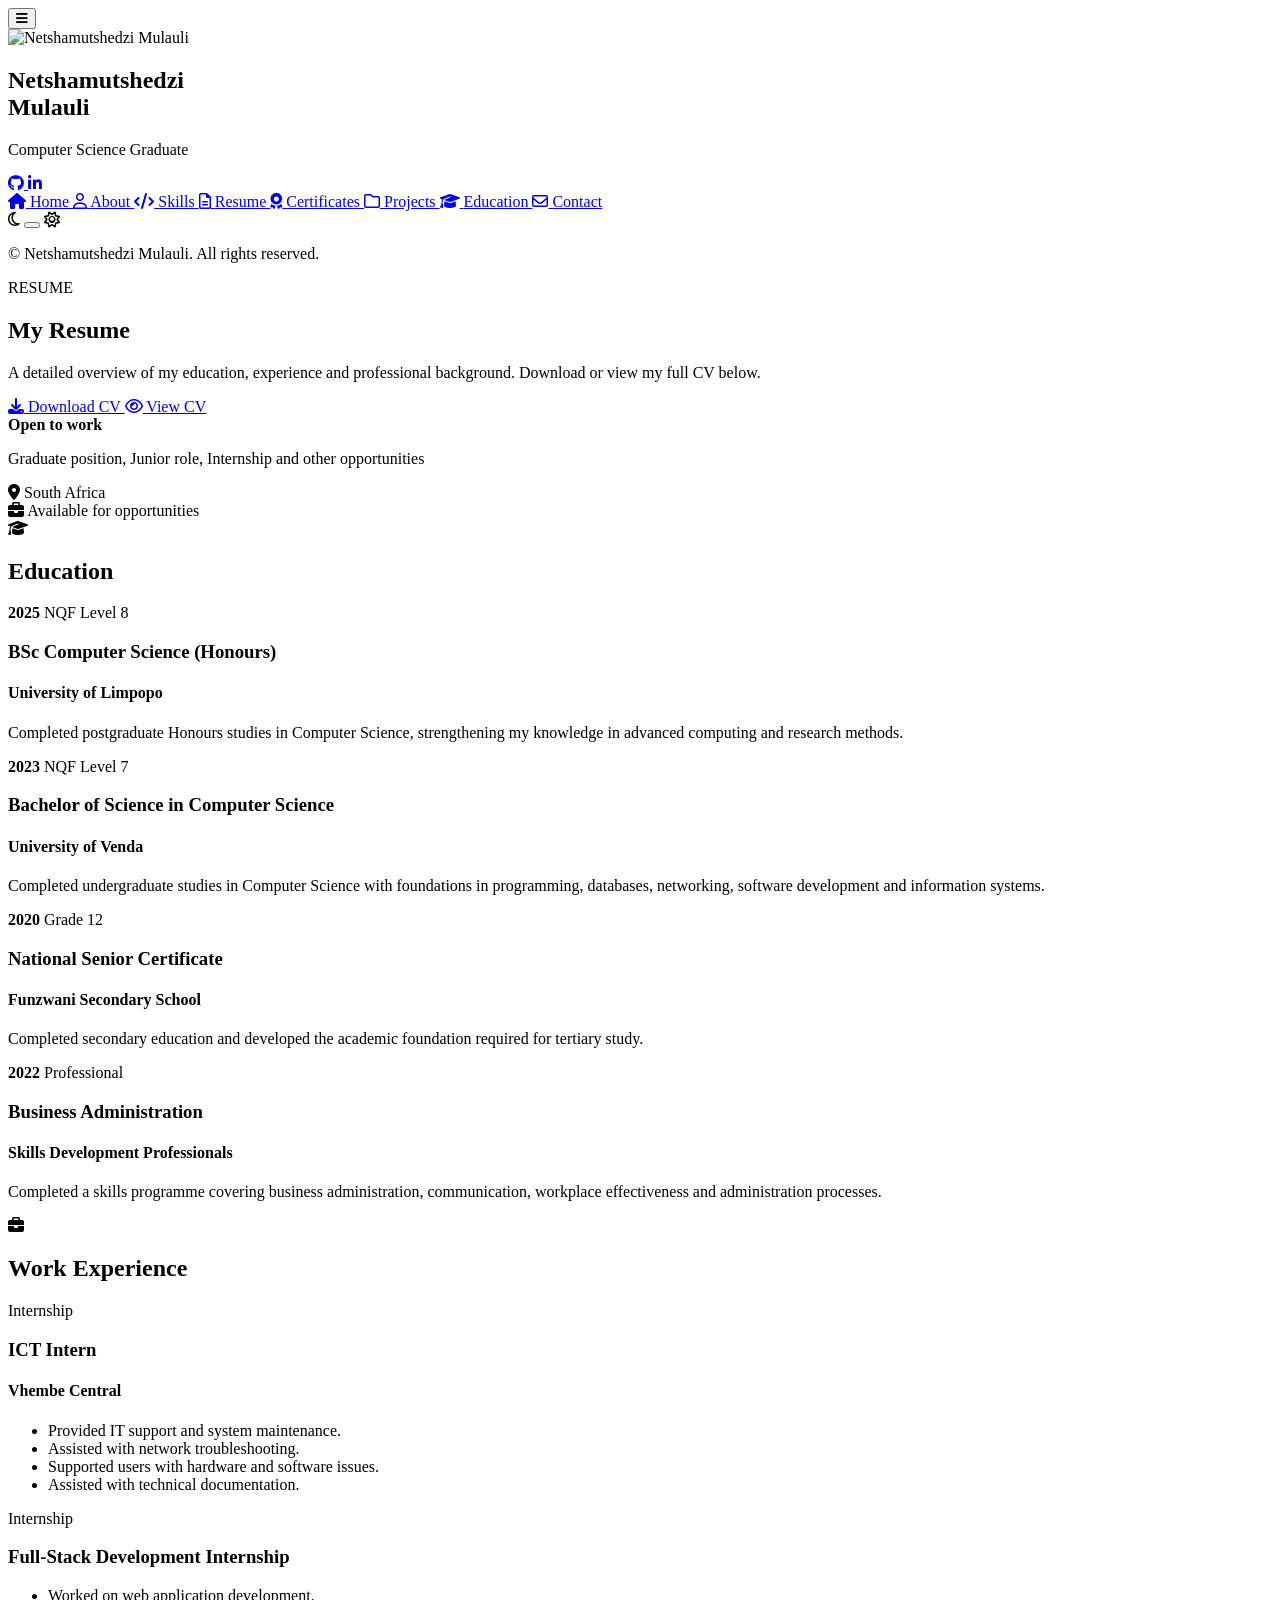
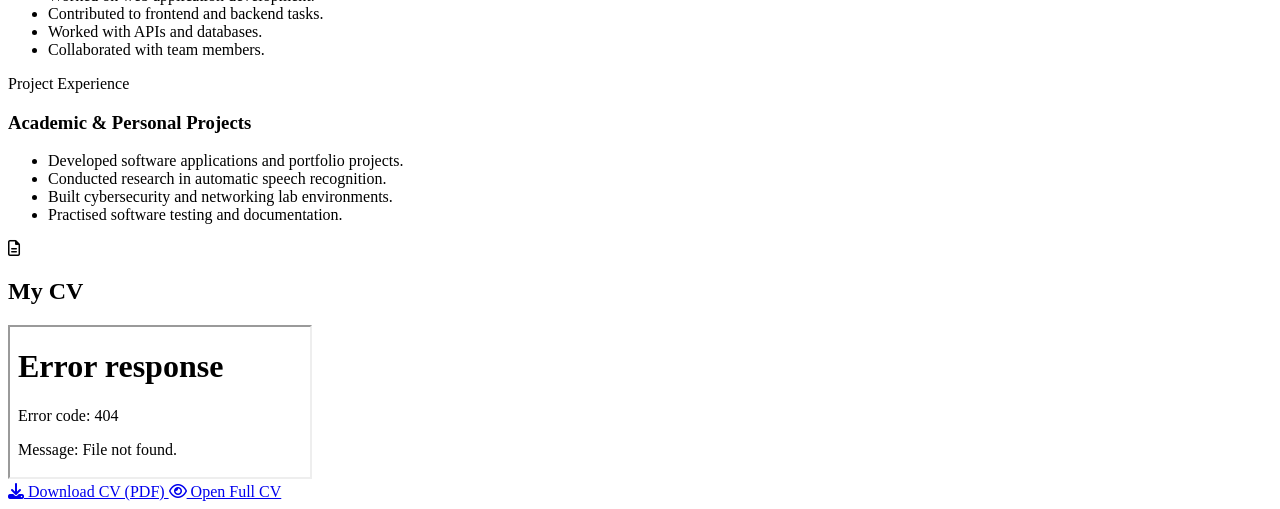
==== resume.html @ df47d91f "Initial portfolio deployment" ====
<!DOCTYPE html>
<html lang="en">

<head>
    <meta charset="UTF-8">

    <meta
        name="viewport"
        content="width=device-width, initial-scale=1.0"
    >

    <meta
        name="description"
        content="Resume of Netshamutshedzi Mulauli - Computer Science graduate with experience in software development, IT support, networking, cybersecurity and research."
    >

    <title>
        Resume | Netshamutshedzi Mulauli
    </title>


    <!-- FONT AWESOME -->
    <link
        rel="stylesheet"
        href="https://cdnjs.cloudflare.com/ajax/libs/font-awesome/6.7.2/css/all.min.css"
    >


    <!-- MAIN CSS -->
    <link
        rel="stylesheet"
        href="css/style.css"
    >

</head>


<body>


<!-- =========================================================
     MOBILE MENU BUTTON
========================================================= -->

<button
    class="mobile-menu-btn"
    id="mobileMenuBtn"
    aria-label="Open navigation menu"
    aria-expanded="false"
>
    <i class="fa-solid fa-bars"></i>
</button>



<!-- =========================================================
     SIDEBAR
========================================================= -->

<aside
    class="sidebar"
    id="sidebar"
>


    <!-- PROFILE -->

    <div class="sidebar-profile">

        <div class="profile-image-wrapper">

            <img
                src="assets/images/profile-photo.jpg"
                alt="Netshamutshedzi Mulauli"
                class="profile-image"
            >

        </div>


        <h2>
            Netshamutshedzi
            <br>
            Mulauli
        </h2>


        <p>
            Computer Science Graduate
        </p>


        <!-- SOCIAL -->

        <div class="social-links">

            <a
                href="https://github.com/Mulauli04"
                target="_blank"
                rel="noopener noreferrer"
                aria-label="GitHub"
            >
                <i class="fa-brands fa-github"></i>
            </a>


            <a
                href="https://www.linkedin.com/in/mulauli-netshamutshedzi-652450277"
                target="_blank"
                rel="noopener noreferrer"
                aria-label="LinkedIn"
            >
                <i class="fa-brands fa-linkedin-in"></i>
            </a>

        </div>

    </div>



    <!-- =====================================================
         NAVIGATION
    ====================================================== -->

    <nav class="sidebar-nav">


        <a
            href="index.html"
            class="nav-link"
        >
            <i class="fa-solid fa-house"></i>

            <span>
                Home
            </span>
        </a>


        <a
            href="about.html"
            class="nav-link"
        >
            <i class="fa-regular fa-user"></i>

            <span>
                About
            </span>
        </a>


        <a
            href="skills.html"
            class="nav-link"
        >
            <i class="fa-solid fa-code"></i>

            <span>
                Skills
            </span>
        </a>


        <a
            href="resume.html"
            class="nav-link active"
        >
            <i class="fa-regular fa-file-lines"></i>

            <span>
                Resume
            </span>
        </a>


        <a
            href="certificates.html"
            class="nav-link"
        >
            <i class="fa-solid fa-award"></i>

            <span>
                Certificates
            </span>
        </a>


        <a
            href="projects.html"
            class="nav-link"
        >
            <i class="fa-regular fa-folder"></i>

            <span>
                Projects
            </span>
        </a>


        <a
            href="education.html"
            class="nav-link"
        >
            <i class="fa-solid fa-graduation-cap"></i>

            <span>
                Education
            </span>
        </a>


        <a
            href="contact.html"
            class="nav-link"
        >
            <i class="fa-regular fa-envelope"></i>

            <span>
                Contact
            </span>
        </a>


    </nav>



    <!-- =====================================================
         SIDEBAR FOOTER
    ====================================================== -->

    <div class="sidebar-footer">


        <div class="theme-switcher">

            <i class="fa-regular fa-moon"></i>


            <button
                id="themeToggle"
                class="theme-toggle"
                aria-label="Toggle theme"
            >
                <span></span>
            </button>


            <i class="fa-regular fa-sun"></i>

        </div>


        <p>
            © <span id="currentYear"></span>
            Netshamutshedzi Mulauli.
            All rights reserved.
        </p>

    </div>


</aside>



<!-- MOBILE OVERLAY -->

<div
    class="sidebar-overlay"
    id="sidebarOverlay"
></div>



<!-- =========================================================
     MAIN RESUME PAGE
========================================================= -->

<main class="main-content resume-redesign">


    <!-- =====================================================
         RESUME HERO
    ====================================================== -->

    <section class="resume-hero">


        <div class="resume-hero-overlay"></div>


        <div class="resume-hero-content">

            <p class="resume-hero-label">
                RESUME
            </p>


            <h1>
                My <span>Resume</span>
            </h1>


            <p>
                A detailed overview of my education,
                experience and professional background.
                Download or view my full CV below.
            </p>

        </div>



        <!-- BUTTONS -->

        <div class="resume-hero-actions">


            <a
                href="assets/documents/Netshamutshedzi_Mulauli_CV.pdf"
                download
                class="resume-hero-btn primary"
            >

                <i class="fa-solid fa-download"></i>

                Download CV

            </a>


            <a
                href="assets/documents/Netshamutshedzi_Mulauli_CV.pdf"
                target="_blank"
                rel="noopener noreferrer"
                class="resume-hero-btn outline"
            >

                <i class="fa-regular fa-eye"></i>

                View CV

            </a>


        </div>

    </section>



    <!-- =====================================================
         AVAILABILITY BAR
    ====================================================== -->

    <section class="resume-availability">


        <div class="resume-availability-left">

            <div class="resume-work-status">

                <span class="status-dot"></span>

                <strong>
                    Open to work
                </strong>

            </div>


            <div class="resume-status-divider"></div>


            <p>
                Graduate position, Junior role,
                Internship and other opportunities
            </p>

        </div>



        <div class="resume-availability-right">


            <div class="resume-availability-detail">

                <i class="fa-solid fa-location-dot"></i>

                <span>
                    South Africa
                </span>

            </div>


            <div class="resume-availability-detail">

                <i class="fa-solid fa-briefcase"></i>

                <span>
                    Available for opportunities
                </span>

            </div>


        </div>


    </section>



    <!-- =====================================================
         CONTENT GRID
    ====================================================== -->

    <section class="resume-new-layout">


        <!-- =================================================
             EDUCATION
        ================================================== -->

        <article class="resume-new-card education-panel">


            <div class="resume-new-heading">

                <div class="resume-heading-icon">

                    <i class="fa-solid fa-graduation-cap"></i>

                </div>


                <h2>
                    Education
                </h2>

            </div>



            <div class="modern-timeline">


                <!-- HONOURS -->

                <div class="modern-timeline-item">


                    <div class="modern-timeline-dot"></div>


                    <div class="modern-year">

                        <strong>
                            2025
                        </strong>

                        <span>
                            NQF Level 8
                        </span>

                    </div>


                    <div class="modern-timeline-content">

                        <h3>
                            BSc Computer Science (Honours)
                        </h3>


                        <h4>
                            University of Limpopo
                        </h4>


                        <p>
                            Completed postgraduate Honours studies
                            in Computer Science, strengthening my
                            knowledge in advanced computing and
                            research methods.
                        </p>

                    </div>

                </div>



                <!-- BSC -->

                <div class="modern-timeline-item">


                    <div class="modern-timeline-dot"></div>


                    <div class="modern-year">

                        <strong>
                            2023
                        </strong>

                        <span>
                            NQF Level 7
                        </span>

                    </div>


                    <div class="modern-timeline-content">

                        <h3>
                            Bachelor of Science in Computer Science
                        </h3>


                        <h4>
                            University of Venda
                        </h4>


                        <p>
                            Completed undergraduate studies in
                            Computer Science with foundations in
                            programming, databases, networking,
                            software development and information systems.
                        </p>

                    </div>

                </div>



                <!-- GRADE 12 -->

                <div class="modern-timeline-item">


                    <div class="modern-timeline-dot"></div>


                    <div class="modern-year">

                        <strong>
                            2020
                        </strong>

                        <span>
                            Grade 12
                        </span>

                    </div>


                    <div class="modern-timeline-content">

                        <h3>
                            National Senior Certificate
                        </h3>


                        <h4>
                            Funzwani Secondary School
                        </h4>


                        <p>
                            Completed secondary education and
                            developed the academic foundation
                            required for tertiary study.
                        </p>

                    </div>

                </div>



                <!-- BUSINESS ADMIN -->

                <div class="modern-timeline-item">


                    <div class="modern-timeline-dot"></div>


                    <div class="modern-year">

                        <strong>
                            2022
                        </strong>

                        <span>
                            Professional
                        </span>

                    </div>


                    <div class="modern-timeline-content">

                        <h3>
                            Business Administration
                        </h3>


                        <h4>
                            Skills Development Professionals
                        </h4>


                        <p>
                            Completed a skills programme covering
                            business administration, communication,
                            workplace effectiveness and administration
                            processes.
                        </p>

                    </div>

                </div>


            </div>

        </article>



        <!-- =================================================
             WORK EXPERIENCE
        ================================================== -->

        <article class="resume-new-card experience-panel">


            <div class="resume-new-heading">

                <div class="resume-heading-icon">

                    <i class="fa-solid fa-briefcase"></i>

                </div>


                <h2>
                    Work Experience
                </h2>

            </div>



            <div class="experience-timeline">


                <!-- ICT INTERN -->

                <div class="experience-item">


                    <div class="experience-dot"></div>


                    <div class="experience-content">


                        <div class="experience-top">

                            <span class="experience-date">
                            </span>


                            <span class="experience-type">
                                Internship
                            </span>

                        </div>


                        <h3>
                            ICT Intern
                        </h3>


                        <h4>
                            Vhembe Central
                        </h4>


                        <ul>

                            <li>
                                Provided IT support and system maintenance.
                            </li>

                            <li>
                                Assisted with network troubleshooting.
                            </li>

                            <li>
                                Supported users with hardware and software issues.
                            </li>

                            <li>
                                Assisted with technical documentation.
                            </li>

                        </ul>


                    </div>

                </div>



                <!-- FULL STACK -->

                <div class="experience-item">


                    <div class="experience-dot"></div>


                    <div class="experience-content">


                        <div class="experience-top">

                            <span class="experience-type">
                                Internship
                            </span>

                        </div>


                        <h3>
                            Full-Stack Development Internship
                        </h3>


                        <ul>

                            <li>
                                Worked on web application development.
                            </li>

                            <li>
                                Contributed to frontend and backend tasks.
                            </li>

                            <li>
                                Worked with APIs and databases.
                            </li>

                            <li>
                                Collaborated with team members.
                            </li>

                        </ul>


                    </div>

                </div>



                <!-- PROJECTS -->

                <div class="experience-item">


                    <div class="experience-dot"></div>


                    <div class="experience-content">


                        <div class="experience-top">

                            <span class="experience-type">
                                Project Experience
                            </span>

                        </div>


                        <h3>
                            Academic & Personal Projects
                        </h3>


                        <ul>

                            <li>
                                Developed software applications and portfolio projects.
                            </li>

                            <li>
                                Conducted research in automatic speech recognition.
                            </li>

                            <li>
                                Built cybersecurity and networking lab environments.
                            </li>

                            <li>
                                Practised software testing and documentation.
                            </li>

                        </ul>


                    </div>

                </div>


            </div>

        </article>



        <!-- =================================================
             CV PREVIEW
        ================================================== -->

        <aside class="resume-new-card resume-cv-panel">


            <div class="resume-new-heading">

                <div class="resume-heading-icon dark-icon">

                    <i class="fa-regular fa-file-lines"></i>

                </div>


                <h2>
                    My CV
                </h2>

            </div>



            <div class="modern-cv-preview">


                <iframe
                    src="assets/documents/Netshamutshedzi_Mulauli_CV.pdf#toolbar=0&navpanes=0&scrollbar=0"
                    title="Netshamutshedzi Mulauli CV"
                ></iframe>


            </div>



            <div class="modern-cv-actions">


                <a
                    href="assets/documents/Netshamutshedzi_Mulauli_CV.pdf"
                    download
                    class="modern-cv-download"
                >

                    <i class="fa-solid fa-download"></i>

                    Download CV (PDF)

                </a>


                <a
                    href="assets/documents/Netshamutshedzi_Mulauli_CV.pdf"
                    target="_blank"
                    rel="noopener noreferrer"
                    class="modern-cv-view"
                >

                    <i class="fa-regular fa-eye"></i>

                    Open Full CV

                </a>


            </div>


        </aside>


    </section>


</main>



<!-- =========================================================
     JAVASCRIPT
========================================================= -->

<script src="js/main.js"></script>


</body>

</html>
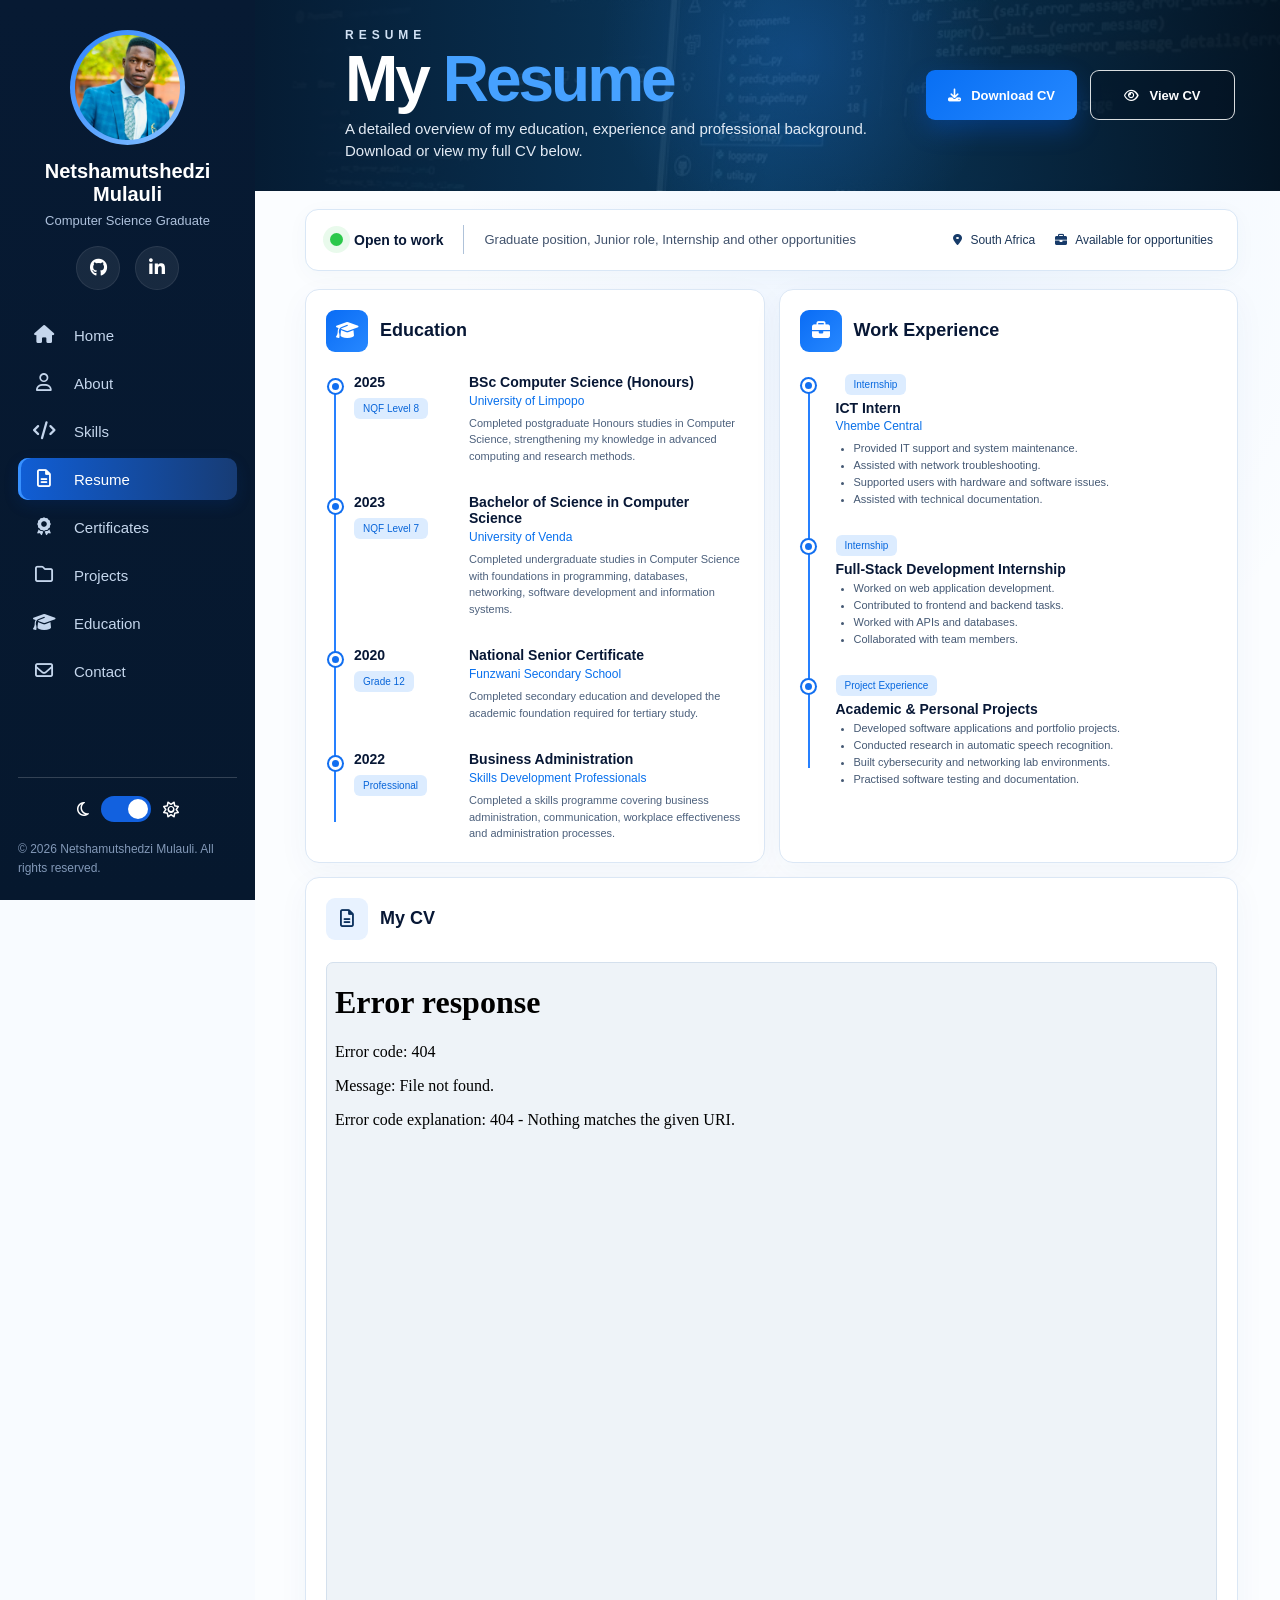
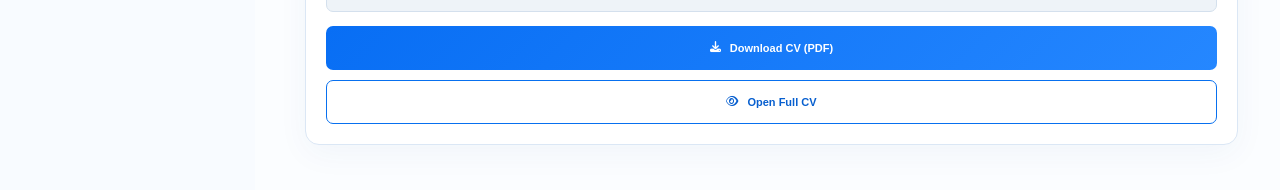
==== commit 9128271b: "Fix HTML encoding issues in resume.html" ====
--- a/resume.html
+++ b/resume.html
@@ -319,7 +319,7 @@
 
 
             <a
-                href="assets/documents/Netshamutshedzi_Mulauli_CV.pdf"
+                href="Netshamutshedzi_Mulauli_CV.pdf"
                 download
                 class="resume-hero-btn primary"
             >
@@ -923,4 +923,4 @@
 
 </body>
 
-</html>+</html>
--- a/css/style.css
+++ b/css/style.css
@@ -0,0 +1,5710 @@
+/* =========================================================
+   ROOT / GLOBAL
+========================================================= */
+
+:root {
+    --navy: #071a33;
+    --navy-light: #102b50;
+
+    --blue: #1261df;
+    --blue-dark: #0a4fc5;
+    --blue-light: #eaf3ff;
+
+    --text-dark: #071735;
+    --text: #42516b;
+    --text-light: #8ba0bd;
+
+    --white: #ffffff;
+    --background: #f8fbff;
+
+    --border: #d8e5f5;
+
+    --sidebar-width: 255px;
+
+    --transition: 0.3s ease;
+}
+
+
+/* =========================================================
+   RESET
+========================================================= */
+
+* {
+    margin: 0;
+    padding: 0;
+    box-sizing: border-box;
+}
+
+
+html {
+    scroll-behavior: smooth;
+}
+
+
+body {
+    min-height: 100vh;
+
+    font-family:
+        Inter,
+        -apple-system,
+        BlinkMacSystemFont,
+        "Segoe UI",
+        sans-serif;
+
+    color: var(--text-dark);
+    background: var(--background);
+
+    overflow-x: hidden;
+}
+
+
+a {
+    color: inherit;
+    text-decoration: none;
+}
+
+
+button,
+input,
+textarea,
+select {
+    font: inherit;
+}
+
+
+img {
+    max-width: 100%;
+}
+
+
+/* =========================================================
+   SIDEBAR
+========================================================= */
+
+.sidebar {
+    position: fixed;
+
+    top: 0;
+    left: 0;
+
+    width: var(--sidebar-width);
+    height: 100vh;
+
+    padding: 30px 18px 22px;
+
+    display: flex;
+    flex-direction: column;
+
+    background:
+        linear-gradient(
+            180deg,
+            #071a33 0%,
+            #06182e 100%
+        );
+
+    z-index: 1000;
+
+    overflow-y: auto;
+}
+
+
+/* =========================================================
+   SIDEBAR PROFILE
+========================================================= */
+
+.sidebar-profile {
+    text-align: center;
+}
+
+
+.profile-image-wrapper {
+    width: 115px;
+    height: 115px;
+
+    margin: 0 auto 15px;
+
+    padding: 5px;
+
+    border-radius: 50%;
+
+    background:
+        linear-gradient(
+            135deg,
+            #2c83ff,
+            #86c1ff
+        );
+}
+
+
+.profile-image {
+    width: 100%;
+    height: 100%;
+
+    display: block;
+
+    object-fit: cover;
+    object-position: center;
+
+    border-radius: 50%;
+}
+
+
+.sidebar-profile h2 {
+    margin-bottom: 7px;
+
+    color: #ffffff;
+
+    font-size: 20px;
+    line-height: 1.15;
+}
+
+
+.sidebar-profile p {
+    color: #aec1dc;
+
+    font-size: 13px;
+}
+
+
+/* =========================================================
+   SOCIAL LINKS
+========================================================= */
+
+.social-links {
+    display: flex;
+    justify-content: center;
+
+    gap: 15px;
+
+    margin-top: 18px;
+}
+
+
+.social-links a {
+    width: 44px;
+    height: 44px;
+
+    display: flex;
+    align-items: center;
+    justify-content: center;
+
+    color: #ffffff;
+
+    font-size: 18px;
+
+    border: 1px solid rgba(255, 255, 255, 0.08);
+    border-radius: 50%;
+
+    background: rgba(255, 255, 255, 0.07);
+
+    transition: var(--transition);
+}
+
+
+.social-links a:hover {
+    background: var(--blue);
+
+    transform: translateY(-3px);
+}
+
+
+/* =========================================================
+   SIDEBAR NAVIGATION
+========================================================= */
+
+.sidebar-nav {
+    display: flex;
+    flex-direction: column;
+
+    gap: 6px;
+
+    margin-top: 24px;
+}
+
+
+.nav-link {
+    display: flex;
+    align-items: center;
+
+    gap: 18px;
+
+    padding: 12px 14px;
+
+    color: #c5d6ec;
+
+    border-radius: 10px;
+
+    font-size: 15px;
+
+    transition: var(--transition);
+}
+
+
+.nav-link i {
+    width: 24px;
+
+    text-align: center;
+
+    font-size: 18px;
+}
+
+
+.nav-link:hover {
+    color: #ffffff;
+
+    background: rgba(255, 255, 255, 0.07);
+
+    transform: translateX(3px);
+}
+
+
+.nav-link.active {
+    color: #ffffff;
+
+    background:
+        linear-gradient(
+            90deg,
+            #105ed6,
+            #173c75
+        );
+
+    box-shadow:
+        inset 3px 0 0 #3891ff,
+        0 5px 15px rgba(0, 72, 190, 0.15);
+}
+
+
+/* =========================================================
+   SIDEBAR FOOTER
+========================================================= */
+
+.sidebar-footer {
+    margin-top: auto;
+
+    padding-top: 18px;
+
+    border-top: 1px solid rgba(255, 255, 255, 0.18);
+}
+
+
+.theme-switcher {
+    display: flex;
+    align-items: center;
+    justify-content: center;
+
+    gap: 12px;
+
+    margin-bottom: 18px;
+
+    color: #ffffff;
+}
+
+
+.theme-toggle {
+    width: 50px;
+    height: 26px;
+
+    padding: 3px;
+
+    border: 0;
+    border-radius: 30px;
+
+    background: var(--blue);
+
+    cursor: pointer;
+}
+
+
+.theme-toggle span {
+    width: 20px;
+    height: 20px;
+
+    display: block;
+
+    border-radius: 50%;
+
+    background: #ffffff;
+
+    transform: translateX(24px);
+
+    transition: var(--transition);
+}
+
+
+.sidebar-footer p {
+    color: #8298b7;
+
+    font-size: 12px;
+    line-height: 1.6;
+}
+
+
+/* =========================================================
+   MAIN CONTENT
+========================================================= */
+
+.main-content {
+    min-height: 100vh;
+
+    margin-left: var(--sidebar-width);
+
+    padding: 34px 42px 45px 50px;
+
+    position: relative;
+
+    background:
+        radial-gradient(
+            circle at 65% 15%,
+            rgba(78, 155, 255, 0.08),
+            transparent 28%
+        ),
+        #fbfdff;
+}
+
+
+/* =========================================================
+   OPEN TO WORK BAR
+========================================================= */
+
+.availability-bar {
+    min-height: 66px;
+
+    display: flex;
+    align-items: center;
+
+    gap: 20px;
+
+    padding: 0 24px;
+
+    color: #3e506a;
+
+    border: 1px solid #d7e7fa;
+    border-radius: 12px;
+
+    background:
+        linear-gradient(
+            90deg,
+            #f1f8ff,
+            #e4f1ff
+        );
+}
+
+
+.availability-status {
+    display: flex;
+    align-items: center;
+
+    gap: 11px;
+
+    color: var(--text-dark);
+
+    white-space: nowrap;
+}
+
+
+.status-dot {
+    width: 13px;
+    height: 13px;
+
+    border-radius: 50%;
+
+    background: #2bc84a;
+
+    box-shadow:
+        0 0 0 7px rgba(43, 200, 74, 0.1);
+}
+
+
+.availability-divider {
+    width: 1px;
+    height: 28px;
+
+    background: #b7c9dd;
+}
+
+
+.availability-bar p {
+    font-size: 15px;
+}
+
+
+/* =========================================================
+   SHARED PAGE LABEL
+========================================================= */
+
+.section-label {
+    margin-bottom: 10px;
+
+    color: var(--blue);
+
+    font-size: 12px;
+    font-weight: 800;
+
+    letter-spacing: 5px;
+}
+
+
+/* =========================================================
+   HOME PAGE
+========================================================= */
+
+.hero {
+    min-height: calc(100vh - 135px);
+
+    display: grid;
+
+    grid-template-columns:
+        minmax(480px, 1fr)
+        minmax(450px, 0.95fr);
+
+    align-items: center;
+
+    gap: 40px;
+
+    padding-top: 20px;
+}
+
+
+.hero-content {
+    padding-left: 12px;
+}
+
+
+.eyebrow {
+    margin-bottom: 22px;
+
+    color: var(--blue);
+
+    font-size: 12px;
+    font-weight: 700;
+
+    letter-spacing: 5px;
+}
+
+
+.hero h1 {
+    margin-bottom: 20px;
+
+    font-size: clamp(58px, 5.3vw, 88px);
+
+    line-height: 0.99;
+
+    letter-spacing: -3px;
+}
+
+
+.dark-heading {
+    display: block;
+
+    margin-bottom: 13px;
+
+    color: var(--text-dark);
+}
+
+
+.name {
+    display: block;
+
+    color: var(--blue);
+
+    font-weight: 800;
+}
+
+
+.hero h2 {
+    margin-bottom: 30px;
+
+    color: var(--text-dark);
+
+    font-size: clamp(25px, 2.1vw, 34px);
+}
+
+
+.changing-role {
+    min-height: 52px;
+
+    display: flex;
+    align-items: center;
+
+    margin-bottom: 25px;
+
+    color: var(--text-dark);
+
+    font-size: clamp(24px, 2.1vw, 34px);
+
+    font-weight: 700;
+}
+
+
+.typing-text {
+    color: var(--blue);
+}
+
+
+.typing-cursor {
+    width: 2px;
+    height: 38px;
+
+    margin-left: 5px;
+
+    background: var(--blue);
+
+    animation: blink 0.75s infinite;
+}
+
+
+@keyframes blink {
+
+    0%,
+    45% {
+        opacity: 1;
+    }
+
+    46%,
+    100% {
+        opacity: 0;
+    }
+}
+
+
+.hero-description {
+    max-width: 660px;
+
+    color: #4b5971;
+
+    font-size: 18px;
+    line-height: 1.65;
+}
+
+
+.hero-visual {
+    height: 700px;
+
+    position: relative;
+
+    display: flex;
+    align-items: center;
+    justify-content: center;
+}
+
+
+.hero-image-container {
+    width: min(100%, 620px);
+    height: 610px;
+
+    position: relative;
+
+    z-index: 3;
+
+    overflow: hidden;
+
+    border-radius: 55px 55px 35px 90px;
+
+    box-shadow:
+        0 30px 70px rgba(25, 70, 130, 0.15);
+}
+
+
+.hero-image {
+    width: 100%;
+    height: 100%;
+
+    display: block;
+
+    object-fit: cover;
+    object-position: center top;
+}
+
+
+.shape {
+    position: absolute;
+
+    border-radius: 50px;
+
+    transform: rotate(18deg);
+}
+
+
+.shape-one {
+    width: 560px;
+    height: 570px;
+
+    top: 90px;
+    right: -100px;
+
+    background:
+        linear-gradient(
+            135deg,
+            #dcecff,
+            #eef6ff
+        );
+}
+
+
+.shape-two {
+    width: 420px;
+    height: 350px;
+
+    right: -130px;
+    bottom: 40px;
+
+    background:
+        linear-gradient(
+            135deg,
+            #1464e8,
+            #4d91f8
+        );
+}
+
+
+.dot-pattern {
+    width: 160px;
+    height: 130px;
+
+    position: absolute;
+
+    top: 70px;
+    right: -20px;
+
+    opacity: 0.3;
+
+    background-image:
+        radial-gradient(
+            var(--blue) 1.5px,
+            transparent 1.5px
+        );
+
+    background-size: 12px 12px;
+}
+
+
+/* =========================================================
+   ABOUT PAGE
+========================================================= */
+
+.about-hero {
+    display: grid;
+
+    grid-template-columns:
+        minmax(250px, 0.78fr)
+        minmax(340px, 1.12fr)
+        minmax(390px, 1.08fr);
+
+    gap: 36px;
+
+    align-items: center;
+
+    margin-top: 38px;
+}
+
+
+.about-photo-column {
+    min-height: 410px;
+
+    position: relative;
+
+    display: flex;
+    align-items: center;
+    justify-content: center;
+}
+
+
+.about-photo-decoration {
+    width: 85%;
+    height: 95%;
+
+    position: absolute;
+
+    border-radius: 40px;
+
+    background:
+        linear-gradient(
+            135deg,
+            #cfe5ff,
+            #78b3ff
+        );
+
+    transform: rotate(-8deg);
+}
+
+
+.about-photo-wrapper {
+    width: 100%;
+    max-width: 310px;
+    height: 410px;
+
+    position: relative;
+
+    z-index: 2;
+
+    overflow: hidden;
+
+    border-radius: 12px;
+}
+
+
+.about-photo {
+    width: 100%;
+    height: 100%;
+
+    object-fit: cover;
+    object-position: center top;
+}
+
+
+.about-introduction h1 {
+    margin-bottom: 28px;
+
+    color: var(--text-dark);
+
+    font-size: clamp(46px, 4vw, 67px);
+
+    line-height: 1;
+
+    letter-spacing: -2px;
+}
+
+
+.about-introduction h1 span {
+    color: var(--blue);
+}
+
+
+.about-introduction > p:not(.section-label) {
+    margin-bottom: 10px;
+
+    color: #4c5b73;
+
+    font-size: 16px;
+    line-height: 1.7;
+}
+
+
+.personal-info-card,
+.soft-skills-card,
+.career-card {
+    padding: 22px;
+
+    border: 1px solid #dce8f6;
+    border-radius: 14px;
+
+    background: rgba(255, 255, 255, 0.78);
+}
+
+
+.personal-info-card h2,
+.soft-skills-card h2,
+.career-card h2 {
+    color: var(--text-dark);
+
+    font-size: 21px;
+}
+
+
+.info-row {
+    min-height: 48px;
+
+    display: grid;
+
+    grid-template-columns:
+        34px
+        105px
+        minmax(0, 1fr);
+
+    align-items: center;
+
+    border-top: 1px solid #dfe9f5;
+
+    font-size: 14px;
+}
+
+
+.info-icon {
+    color: var(--blue);
+
+    font-size: 18px;
+}
+
+
+.info-row strong {
+    color: var(--text-dark);
+
+    font-size: 13px;
+}
+
+
+.info-row span,
+.info-row a {
+    color: #4b5a72;
+
+    overflow-wrap: anywhere;
+}
+
+
+.available-text {
+    color: #23873b !important;
+
+    font-weight: 600;
+}
+
+
+.about-lower {
+    display: grid;
+
+    grid-template-columns:
+        1.1fr
+        1fr;
+
+    gap: 20px;
+
+    margin-top: 36px;
+}
+
+
+.soft-skills-grid {
+    display: grid;
+
+    grid-template-columns:
+        repeat(3, 1fr);
+
+    gap: 10px;
+
+    margin-top: 20px;
+}
+
+
+.soft-skill {
+    min-height: 75px;
+
+    display: flex;
+    align-items: center;
+
+    gap: 13px;
+
+    padding: 10px;
+
+    border: 1px solid #e2ebf6;
+    border-radius: 11px;
+
+    background:
+        linear-gradient(
+            135deg,
+            #f7fbff,
+            #edf5ff
+        );
+}
+
+
+.soft-skill-icon {
+    width: 44px;
+    height: 44px;
+
+    display: flex;
+    align-items: center;
+    justify-content: center;
+
+    flex-shrink: 0;
+
+    border-radius: 50%;
+}
+
+
+.soft-skill span {
+    color: var(--text-dark);
+
+    font-size: 13px;
+    font-weight: 600;
+}
+
+
+.soft-skill-icon.blue {
+    color: #1261df;
+    background: #e9f2ff;
+}
+
+
+.soft-skill-icon.green {
+    color: #00a88f;
+    background: #e4faf6;
+}
+
+
+.soft-skill-icon.purple {
+    color: #7844ee;
+    background: #f0eaff;
+}
+
+
+.soft-skill-icon.red {
+    color: #ff5548;
+    background: #fff0ed;
+}
+
+
+.soft-skill-icon.orange {
+    color: #f2a000;
+    background: #fff7df;
+}
+
+
+.soft-skill-icon.cyan {
+    color: #08a9b6;
+    background: #e7fafd;
+}
+
+
+.soft-skill-icon.pink {
+    color: #e8298f;
+    background: #ffe9f5;
+}
+
+
+.career-heading {
+    display: flex;
+    align-items: center;
+
+    gap: 14px;
+
+    margin-bottom: 18px;
+}
+
+
+.career-icon {
+    color: var(--blue);
+
+    font-size: 28px;
+}
+
+
+.career-card > p {
+    margin-bottom: 10px;
+
+    color: #4c5b73;
+
+    font-size: 15px;
+    line-height: 1.65;
+}
+
+
+.career-quote {
+    min-height: 105px;
+
+    display: flex;
+    align-items: center;
+
+    gap: 22px;
+
+    margin-top: 17px;
+
+    padding: 20px 28px;
+
+    border-radius: 12px;
+
+    background:
+        linear-gradient(
+            135deg,
+            #e5f2ff,
+            #f0f7ff
+        );
+}
+
+
+/* =========================================================
+   SKILLS PAGE
+========================================================= */
+
+.skills-header {
+    margin-top: 38px;
+    margin-bottom: 30px;
+}
+
+
+.skills-header h1 {
+    max-width: 1100px;
+
+    margin-bottom: 12px;
+
+    color: var(--text-dark);
+
+    font-size: clamp(38px, 3.7vw, 60px);
+
+    line-height: 1.08;
+
+    letter-spacing: -2px;
+}
+
+
+.skills-header h1 span {
+    color: var(--blue);
+}
+
+
+.skills-introduction {
+    max-width: 900px;
+
+    color: #52627b;
+
+    font-size: 17px;
+    line-height: 1.6;
+}
+
+
+.skills-grid {
+    display: grid;
+
+    grid-template-columns:
+        repeat(3, minmax(0, 1fr));
+
+    gap: 20px;
+    align-items: stretch;
+}
+
+
+.skill-category-card,
+.other-skills-card {
+    display: flex;
+    flex-direction: column;
+
+    padding: 22px;
+
+    border: 1px solid #dce8f6;
+    border-radius: 14px;
+
+    background:
+        linear-gradient(
+            145deg,
+            rgba(255, 255, 255, 0.96),
+            rgba(247, 251, 255, 0.94)
+        );
+
+    box-shadow:
+        0 14px 35px rgba(30, 78, 140, 0.045);
+}
+
+
+.skill-category-card {
+    min-height: 250px;
+    height: 100%;
+}
+
+
+.skill-category-header,
+.other-skills-header {
+    display: flex;
+    align-items: flex-start;
+
+    gap: 17px;
+
+    margin-bottom: 20px;
+    flex: 0 0 auto;
+}
+
+
+.skill-category-header h2,
+.other-skills-header h2 {
+    margin-bottom: 7px;
+
+    color: var(--text-dark);
+
+    font-size: 19px;
+}
+
+
+.skill-category-header p,
+.other-skills-header p {
+    color: #5a6a82;
+
+    font-size: 13px;
+    line-height: 1.55;
+}
+
+
+.skill-category-icon {
+    width: 58px;
+    height: 58px;
+
+    flex: 0 0 58px;
+
+    display: flex;
+    align-items: center;
+    justify-content: center;
+
+    border-radius: 50%;
+
+    font-size: 24px;
+}
+
+
+.programming-icon {
+    color: #0869f4;
+    background: #e6f1ff;
+}
+
+
+.frontend-icon {
+    color: #7a31ed;
+    background: #efe5ff;
+}
+
+
+.backend-icon {
+    color: #00a883;
+    background: #def8ef;
+}
+
+
+.database-icon {
+    color: #ed2682;
+    background: #ffe4ef;
+}
+
+
+.cybersecurity-icon {
+    color: #f3a000;
+    background: #fff1c9;
+}
+
+
+.tools-icon {
+    color: #e92583;
+    background: #ffe3ef;
+}
+
+
+.other-icon {
+    color: #0872ed;
+    background: #e5f2ff;
+}
+
+
+.skill-tags {
+    display: flex;
+    flex-wrap: wrap;
+    align-content: flex-start;
+
+    gap: 8px;
+    flex: 1;
+}
+
+
+.skill-tags span {
+    min-height: 38px;
+
+    display: inline-flex;
+    align-items: center;
+
+    padding: 7px 15px;
+
+    color: #073d94;
+
+    background:
+        linear-gradient(
+            135deg,
+            #edf6ff,
+            #e4f0ff
+        );
+
+    border: 1px solid #e0ebf8;
+    border-radius: 9px;
+
+    font-size: 13px;
+}
+
+
+.other-skills-card {
+    margin-top: 20px;
+    height: auto;
+}
+
+
+.other-tags {
+    padding-left: 0;
+    margin-left: 0;
+}
+
+
+/* =========================================================
+   RESUME PAGE
+========================================================= */
+
+.resume-header {
+    display: flex;
+    align-items: flex-end;
+    justify-content: space-between;
+
+    gap: 30px;
+
+    margin-top: 32px;
+    margin-bottom: 25px;
+}
+
+
+.resume-header h1 {
+    margin-bottom: 12px;
+
+    color: var(--text-dark);
+
+    font-size: clamp(48px, 5vw, 70px);
+
+    line-height: 0.95;
+
+    letter-spacing: -3px;
+}
+
+
+.resume-header h1 span {
+    color: var(--blue);
+}
+
+
+.resume-subtitle {
+    color: #586982;
+
+    font-size: 17px;
+}
+
+
+.resume-actions {
+    display: flex;
+
+    gap: 12px;
+}
+
+
+.resume-btn {
+    min-height: 50px;
+
+    display: inline-flex;
+    align-items: center;
+    justify-content: center;
+
+    gap: 10px;
+
+    padding: 0 22px;
+
+    border-radius: 9px;
+
+    font-size: 14px;
+    font-weight: 600;
+
+    transition: var(--transition);
+}
+
+
+.resume-btn:hover {
+    transform: translateY(-2px);
+}
+
+
+.resume-btn.primary {
+    color: #ffffff;
+
+    background: var(--blue);
+}
+
+
+.resume-btn.secondary {
+    color: var(--blue);
+
+    background: #ffffff;
+
+    border: 1px solid var(--blue);
+}
+
+
+.resume-summary-grid {
+    display: grid;
+
+    grid-template-columns:
+        repeat(4, minmax(0, 1fr));
+
+    gap: 12px;
+
+    margin-bottom: 16px;
+}
+
+
+.resume-summary-card {
+    min-height: 88px;
+
+    display: flex;
+    align-items: center;
+
+    gap: 13px;
+
+    padding: 15px;
+
+    border: 1px solid #dce8f6;
+    border-radius: 12px;
+
+    background: #ffffff;
+}
+
+
+.summary-icon {
+    width: 47px;
+    height: 47px;
+
+    display: flex;
+    align-items: center;
+    justify-content: center;
+
+    flex: 0 0 47px;
+
+    border-radius: 50%;
+}
+
+
+.purple-summary {
+    color: #7440ef;
+
+    background: #f1ebff;
+}
+
+
+.blue-summary,
+.location-summary,
+.available-summary {
+    color: #0874ee;
+
+    background: #e8f3ff;
+}
+
+
+.resume-summary-card strong {
+    display: block;
+
+    margin-bottom: 5px;
+
+    color: var(--text-dark);
+
+    font-size: 13px;
+}
+
+
+.resume-summary-card span {
+    color: #596981;
+
+    font-size: 12px;
+    line-height: 1.4;
+}
+
+
+.resume-layout {
+    display: grid;
+
+    grid-template-columns:
+        minmax(0, 2.15fr)
+        minmax(330px, 0.95fr);
+
+    gap: 16px;
+
+    margin-top: 5px;
+}
+
+
+.resume-two-column {
+    display: grid;
+
+    grid-template-columns:
+        repeat(2, minmax(0, 1fr));
+
+    gap: 16px;
+}
+
+
+.resume-card,
+.cv-preview-card {
+    padding: 20px;
+
+    border: 1px solid #dce8f6;
+    border-radius: 13px;
+
+    background: #ffffff;
+}
+
+
+.resume-card-heading {
+    display: flex;
+    align-items: center;
+
+    gap: 12px;
+
+    margin-bottom: 18px;
+}
+
+
+.resume-card-heading > i {
+    color: var(--blue);
+
+    font-size: 24px;
+}
+
+
+.resume-card-heading h2 {
+    color: var(--text-dark);
+
+    font-size: 19px;
+}
+
+
+.resume-timeline {
+    position: relative;
+
+    padding-left: 26px;
+}
+
+
+.resume-timeline::before {
+    content: "";
+
+    position: absolute;
+
+    top: 8px;
+    bottom: 10px;
+    left: 6px;
+
+    width: 2px;
+
+    background: #d8e7f8;
+}
+
+
+.timeline-item {
+    position: relative;
+
+    padding-bottom: 24px;
+}
+
+
+.timeline-dot {
+    width: 11px;
+    height: 11px;
+
+    position: absolute;
+
+    top: 5px;
+    left: -25px;
+
+    border-radius: 50%;
+
+    background: var(--blue);
+
+    box-shadow:
+        0 0 0 4px #edf5ff;
+}
+
+
+.timeline-title-row {
+    display: flex;
+    justify-content: space-between;
+
+    gap: 10px;
+}
+
+
+.timeline-content h3 {
+    color: var(--text-dark);
+
+    font-size: 13px;
+}
+
+
+.timeline-content p,
+.timeline-content small,
+.timeline-content ul {
+    color: #53637b;
+
+    font-size: 11px;
+}
+
+
+.timeline-content ul {
+    margin-top: 7px;
+    padding-left: 18px;
+
+    line-height: 1.55;
+}
+
+
+.timeline-date {
+    flex-shrink: 0;
+
+    padding: 6px 9px;
+
+    color: var(--blue);
+
+    background: #edf5ff;
+
+    border-radius: 7px;
+
+    font-size: 10px;
+}
+
+
+.resume-side-column {
+    display: flex;
+    flex-direction: column;
+
+    gap: 16px;
+}
+
+
+.cv-frame {
+    width: 100%;
+    height: 540px;
+
+    overflow: hidden;
+
+    border: 1px solid #d5e1ef;
+    border-radius: 8px;
+
+    background: #eef3f8;
+}
+
+
+.cv-frame iframe {
+    width: 100%;
+    height: 100%;
+
+    border: 0;
+}
+
+
+.open-full-cv {
+    min-height: 42px;
+
+    display: flex;
+    align-items: center;
+    justify-content: center;
+
+    gap: 8px;
+
+    margin-top: 12px;
+
+    color: var(--blue);
+
+    background: #eef6ff;
+
+    border-radius: 8px;
+
+    font-size: 12px;
+    font-weight: 600;
+}
+
+
+/* =========================================================
+   CERTIFICATES PAGE
+========================================================= */
+
+.certificates-header {
+    margin-top: 35px;
+    margin-bottom: 24px;
+}
+
+
+.certificates-header h1 {
+    margin-bottom: 12px;
+
+    color: var(--text-dark);
+
+    font-size: clamp(48px, 5vw, 72px);
+
+    line-height: 0.98;
+
+    letter-spacing: -3px;
+}
+
+
+.certificates-header h1 span {
+    color: var(--blue);
+}
+
+
+.certificates-header > div > p:last-child {
+    color: #586982;
+
+    font-size: 17px;
+}
+
+
+.certificate-controls {
+    display: flex;
+    align-items: center;
+
+    gap: 14px;
+
+    margin-bottom: 22px;
+
+    flex-wrap: wrap;
+}
+
+
+.certificate-search {
+    width: 245px;
+    min-width: 245px;
+    height: 47px;
+
+    display: flex;
+    align-items: center;
+
+    gap: 10px;
+
+    padding: 0 15px;
+
+    border: 1px solid #d8e5f5;
+    border-radius: 10px;
+
+    background: #ffffff;
+}
+
+
+.certificate-search i {
+    color: #657a98;
+}
+
+
+.certificate-search input {
+    width: 100%;
+
+    border: 0;
+    outline: 0;
+
+    color: var(--text-dark);
+
+    background: transparent;
+
+    font-size: 12px;
+}
+
+
+.certificate-filters {
+    display: flex;
+    align-items: center;
+
+    gap: 8px;
+
+    flex-wrap: wrap;
+}
+
+
+.certificate-filter {
+    min-height: 42px;
+
+    padding: 0 16px;
+
+    color: #163d7a;
+
+    background: #f7fbff;
+
+    border: 1px solid #d8e5f5;
+    border-radius: 9px;
+
+    font-size: 11px;
+
+    cursor: pointer;
+
+    transition: var(--transition);
+}
+
+
+.certificate-filter:hover {
+    border-color: var(--blue);
+}
+
+
+.certificate-filter.active {
+    color: #ffffff;
+
+    background: var(--blue);
+
+    border-color: var(--blue);
+}
+
+
+.certificates-grid {
+    display: grid;
+
+    grid-template-columns:
+        repeat(3, minmax(0, 1fr));
+
+    gap: 18px;
+}
+
+
+.certificate-card {
+    overflow: hidden;
+
+    border: 1px solid #dce8f6;
+    border-radius: 13px;
+
+    background: #ffffff;
+
+    box-shadow:
+        0 12px 32px rgba(30, 75, 135, 0.05);
+
+    transition: var(--transition);
+}
+
+
+.certificate-card:hover {
+    transform: translateY(-4px);
+
+    box-shadow:
+        0 18px 35px rgba(30, 75, 135, 0.09);
+}
+
+
+.certificate-card.hidden {
+    display: none;
+}
+
+
+.certificate-image {
+    position: relative;
+
+    aspect-ratio: 16 / 9;
+
+    overflow: hidden;
+
+    background: #edf3f9;
+}
+
+
+.certificate-image img {
+    width: 100%;
+    height: 100%;
+
+    object-fit: cover;
+}
+
+
+.certificate-category {
+    position: absolute;
+
+    right: 12px;
+    bottom: 12px;
+
+    padding: 7px 11px;
+
+    border-radius: 8px;
+
+    font-size: 10px;
+    font-weight: 600;
+}
+
+
+.development-badge {
+    color: #065dcc;
+
+    background: #e5f2ff;
+}
+
+
+.cybersecurity-badge {
+    color: #16834b;
+
+    background: #e4f9ed;
+}
+
+
+.training-badge {
+    color: #6e3dd7;
+
+    background: #f2eaff;
+}
+
+
+.professional-badge {
+    color: #bb7200;
+
+    background: #fff4d9;
+}
+
+
+.academic-badge {
+    color: #d62662;
+
+    background: #ffe7ef;
+}
+
+
+.certificate-card-body {
+    padding: 16px;
+}
+
+
+.certificate-card-body h2 {
+    margin-bottom: 7px;
+
+    color: var(--text-dark);
+
+    font-size: 16px;
+}
+
+
+.certificate-issuer {
+    margin-bottom: 11px;
+
+    color: #64728a;
+
+    font-size: 13px;
+}
+
+
+.certificate-meta {
+    margin-bottom: 15px;
+}
+
+
+.certificate-meta span {
+    color: #61718a;
+
+    font-size: 11px;
+}
+
+
+.view-certificate-btn {
+    width: 100%;
+    min-height: 39px;
+
+    display: flex;
+    align-items: center;
+    justify-content: center;
+
+    gap: 9px;
+
+    color: var(--blue);
+
+    border: 1px solid var(--blue);
+    border-radius: 7px;
+
+    font-size: 11px;
+    font-weight: 600;
+
+    transition: var(--transition);
+}
+
+
+.view-certificate-btn:hover {
+    color: #ffffff;
+
+    background: var(--blue);
+}
+
+
+.certificate-empty,
+.project-empty {
+    display: none;
+
+    padding: 80px 20px;
+
+    text-align: center;
+}
+
+
+.certificate-empty.show,
+.project-empty.show {
+    display: block;
+}
+
+
+.certificate-empty i,
+.project-empty i {
+    margin-bottom: 15px;
+
+    color: var(--blue);
+
+    font-size: 48px;
+}
+
+
+.certificate-empty h2,
+.project-empty h2 {
+    margin-bottom: 7px;
+
+    color: var(--text-dark);
+}
+
+
+.certificate-empty p,
+.project-empty p {
+    color: #687992;
+}
+
+
+/* =========================================================
+   PROJECTS PAGE
+========================================================= */
+
+.projects-header {
+    margin-top: 32px;
+    margin-bottom: 22px;
+}
+
+
+.projects-heading h1 {
+    margin-bottom: 10px;
+
+    color: var(--text-dark);
+
+    font-size: clamp(48px, 5vw, 72px);
+
+    line-height: 0.98;
+
+    letter-spacing: -3px;
+}
+
+
+.projects-heading h1 span {
+    color: var(--blue);
+}
+
+
+.projects-heading > p:last-child {
+    max-width: 680px;
+
+    color: #586982;
+
+    font-size: 16px;
+}
+
+
+.project-controls {
+    display: flex;
+    align-items: center;
+
+    gap: 10px;
+
+    margin-bottom: 20px;
+}
+
+
+.project-search {
+    width: 245px;
+    min-width: 245px;
+    height: 44px;
+
+    display: flex;
+    align-items: center;
+
+    gap: 10px;
+
+    padding: 0 14px;
+
+    border: 1px solid #d8e5f5;
+    border-radius: 9px;
+
+    background: #ffffff;
+}
+
+
+.project-search i {
+    color: #667b99;
+}
+
+
+.project-search input {
+    width: 100%;
+
+    border: 0;
+    outline: 0;
+
+    background: transparent;
+
+    color: var(--text-dark);
+
+    font-size: 11px;
+}
+
+
+.project-filters {
+    display: flex;
+    align-items: center;
+
+    gap: 7px;
+
+    flex: 1;
+
+    overflow-x: auto;
+}
+
+
+.project-filter {
+    min-height: 42px;
+
+    padding: 0 15px;
+
+    white-space: nowrap;
+
+    color: #13488f;
+
+    background: #f2f7fd;
+
+    border: 1px solid #dfebf8;
+    border-radius: 8px;
+
+    font-size: 10px;
+
+    cursor: pointer;
+
+    transition: var(--transition);
+}
+
+
+.project-filter:hover {
+    border-color: var(--blue);
+}
+
+
+.project-filter.active {
+    color: #ffffff;
+
+    background: var(--blue);
+
+    border-color: var(--blue);
+}
+
+
+.project-sort {
+    height: 44px;
+
+    display: flex;
+    align-items: center;
+
+    gap: 8px;
+
+    padding: 0 12px;
+
+    border: 1px solid #d8e5f5;
+    border-radius: 9px;
+
+    background: #ffffff;
+}
+
+
+.project-sort i {
+    color: #667b99;
+}
+
+
+.project-sort select {
+    border: 0;
+    outline: 0;
+
+    color: #18385f;
+
+    background: transparent;
+
+    font-size: 10px;
+}
+
+
+.projects-grid {
+    display: grid;
+
+    grid-template-columns:
+        repeat(4, minmax(0, 1fr));
+
+    gap: 15px;
+}
+
+
+.project-card {
+    overflow: hidden;
+
+    display: flex;
+    flex-direction: column;
+
+    border: 1px solid #dce8f6;
+    border-radius: 12px;
+
+    background: #ffffff;
+
+    box-shadow:
+        0 10px 30px rgba(25, 70, 130, 0.05);
+
+    transition: var(--transition);
+}
+
+
+.project-card:hover {
+    transform: translateY(-4px);
+
+    box-shadow:
+        0 18px 38px rgba(25, 70, 130, 0.09);
+}
+
+
+.project-card.hidden {
+    display: none;
+}
+
+
+.project-image {
+    position: relative;
+
+    aspect-ratio: 16 / 8.2;
+
+    overflow: hidden;
+
+    background: #edf3f8;
+}
+
+
+.project-image img {
+    width: 100%;
+    height: 100%;
+
+    object-fit: cover;
+
+    transition: transform 0.4s ease;
+}
+
+
+.project-card:hover .project-image img {
+    transform: scale(1.03);
+}
+
+
+.project-status {
+    position: absolute;
+
+    top: 9px;
+    right: 9px;
+
+    display: inline-flex;
+    align-items: center;
+
+    gap: 6px;
+
+    padding: 6px 10px;
+
+    border-radius: 20px;
+
+    font-size: 9px;
+    font-weight: 600;
+}
+
+
+.project-status > span {
+    width: 7px;
+    height: 7px;
+
+    border-radius: 50%;
+}
+
+
+.frontend-complete,
+.active-status {
+    color: #087b4c;
+
+    background: #e7fbf1;
+}
+
+
+.frontend-complete > span,
+.active-status > span {
+    background: #08b56c;
+}
+
+
+.development-status {
+    color: #095ed1;
+
+    background: #eaf4ff;
+}
+
+
+.development-status > span {
+    background: #0874ef;
+}
+
+
+.prototype-status {
+    color: #7034da;
+
+    background: #f2ebff;
+}
+
+
+.prototype-status > span {
+    background: #8246ed;
+}
+
+
+.project-body {
+    flex: 1;
+
+    display: flex;
+    flex-direction: column;
+
+    padding: 13px;
+}
+
+
+.project-body h2 {
+    margin-bottom: 6px;
+
+    color: var(--text-dark);
+
+    font-size: 15px;
+}
+
+
+.project-description {
+    margin-bottom: 11px;
+
+    color: #53647d;
+
+    font-size: 11px;
+    line-height: 1.5;
+}
+
+
+.project-tags {
+    display: flex;
+    flex-wrap: wrap;
+
+    gap: 5px;
+
+    margin-top: auto;
+    margin-bottom: 12px;
+}
+
+
+.project-tags span {
+    padding: 6px 9px;
+
+    color: #075bc8;
+
+    background: #edf5ff;
+
+    border-radius: 6px;
+
+    font-size: 9px;
+}
+
+
+.project-actions {
+    display: grid;
+
+    grid-template-columns:
+        1fr
+        0.86fr;
+
+    gap: 7px;
+}
+
+
+.project-view-btn,
+.project-github-btn {
+    min-height: 37px;
+
+    display: flex;
+    align-items: center;
+    justify-content: center;
+
+    gap: 7px;
+
+    border-radius: 6px;
+
+    font-size: 10px;
+    font-weight: 600;
+
+    transition: var(--transition);
+}
+
+
+.project-view-btn {
+    color: #ffffff;
+
+    background: var(--blue);
+
+    border: 1px solid var(--blue);
+}
+
+
+.project-view-btn:hover {
+    background: var(--blue-dark);
+}
+
+
+.project-github-btn {
+    color: #101c33;
+
+    background: #ffffff;
+
+    border: 1px solid var(--blue);
+}
+
+
+.project-github-btn:hover {
+    color: #ffffff;
+
+    background: var(--blue);
+}
+
+
+/* =========================================================
+   EDUCATION PAGE
+========================================================= */
+
+.education-header {
+    margin-top: 32px;
+    margin-bottom: 25px;
+}
+
+
+.education-heading h1 {
+    margin-bottom: 10px;
+
+    color: var(--text-dark);
+
+    font-size: clamp(48px, 5vw, 72px);
+
+    line-height: 0.98;
+
+    letter-spacing: -3px;
+}
+
+
+.education-heading h1 span {
+    color: var(--blue);
+}
+
+
+.education-heading > p:last-child {
+    color: #586982;
+
+    font-size: 16px;
+}
+
+
+.education-timeline {
+    position: relative;
+
+    display: flex;
+    flex-direction: column;
+
+    gap: 13px;
+
+    margin-top: 10px;
+}
+
+
+.education-timeline::before {
+    content: "";
+
+    width: 2px;
+
+    position: absolute;
+
+    top: 35px;
+    bottom: 35px;
+    left: 22px;
+
+    background: #c8dcf6;
+}
+
+
+.education-item {
+    display: grid;
+
+    grid-template-columns:
+        46px
+        1fr;
+
+    gap: 14px;
+
+    position: relative;
+}
+
+
+.timeline-number {
+    width: 38px;
+    height: 38px;
+
+    display: flex;
+    align-items: center;
+    justify-content: center;
+
+    margin-top: 10px;
+    margin-left: 4px;
+
+    position: relative;
+
+    z-index: 2;
+
+    color: #ffffff;
+
+    background: var(--blue);
+
+    border: 4px solid #f8fbff;
+    border-radius: 50%;
+
+    font-size: 13px;
+    font-weight: 700;
+}
+
+
+.education-card {
+    min-height: 125px;
+
+    display: grid;
+
+    grid-template-columns:
+        130px
+        minmax(270px, 2fr)
+        minmax(135px, 0.7fr)
+        minmax(150px, 0.8fr)
+        minmax(190px, 0.9fr);
+
+    align-items: center;
+
+    gap: 18px;
+
+    padding: 15px 17px;
+
+    border: 1px solid #dbe7f5;
+    border-radius: 12px;
+
+    background: #ffffff;
+
+    transition: var(--transition);
+}
+
+
+.education-card:hover {
+    transform: translateY(-2px);
+
+    box-shadow:
+        0 12px 32px rgba(30, 75, 135, 0.06);
+}
+
+
+.current-education {
+    border-color: #b9d8ff;
+
+    background:
+        linear-gradient(
+            135deg,
+            #ffffff,
+            #f8fbff
+        );
+}
+
+
+.education-logo-placeholder {
+    width: 115px;
+    height: 82px;
+
+    display: flex;
+    align-items: center;
+    justify-content: center;
+
+    color: #126de1;
+
+    background: #edf6ff;
+
+    border: 1px solid #d7e9fc;
+    border-radius: 9px;
+
+    font-size: 32px;
+}
+
+
+.school-logo {
+    color: #bd8417;
+
+    background: #fff8e9;
+}
+
+
+.honours-logo {
+    color: #6537c9;
+
+    background: #f3edff;
+}
+
+
+.research-logo {
+    color: #0085b8;
+
+    background: #eaf9ff;
+}
+
+
+.education-information h2 {
+    margin-bottom: 4px;
+
+    color: var(--text-dark);
+
+    font-size: 16px;
+}
+
+
+.education-information h3 {
+    margin-bottom: 6px;
+
+    color: #28549b;
+
+    font-size: 12px;
+    font-weight: 500;
+}
+
+
+.education-information p {
+    max-width: 500px;
+
+    color: #566781;
+
+    font-size: 11px;
+    line-height: 1.45;
+}
+
+
+.education-detail {
+    min-height: 64px;
+
+    display: flex;
+    align-items: center;
+
+    gap: 9px;
+
+    padding-left: 14px;
+
+    border-left: 1px solid #e2eaf4;
+}
+
+
+.education-detail-icon {
+    width: 31px;
+    height: 31px;
+
+    display: flex;
+    align-items: center;
+    justify-content: center;
+
+    color: var(--blue);
+
+    background: #edf6ff;
+
+    border-radius: 7px;
+}
+
+
+.education-detail strong {
+    display: block;
+
+    color: var(--text-dark);
+
+    font-size: 12px;
+}
+
+
+.education-detail span {
+    color: #718097;
+
+    font-size: 9px;
+}
+
+
+.education-actions {
+    display: flex;
+    flex-direction: column;
+    align-items: flex-end;
+
+    gap: 10px;
+}
+
+
+.education-status {
+    min-width: 92px;
+
+    display: inline-flex;
+    align-items: center;
+    justify-content: center;
+
+    padding: 7px 11px;
+
+    border-radius: 7px;
+
+    font-size: 10px;
+    font-weight: 600;
+}
+
+
+.education-status.completed {
+    color: #078057;
+
+    background: #e6faf3;
+}
+
+
+.education-status.progress {
+    color: #0964dc;
+
+    background: #e8f2ff;
+}
+
+
+.qualification-btn {
+    min-width: 175px;
+    min-height: 36px;
+
+    display: inline-flex;
+    align-items: center;
+    justify-content: center;
+
+    gap: 8px;
+
+    padding: 0 12px;
+
+    color: var(--blue);
+
+    background: transparent;
+
+    border: 1px solid var(--blue);
+    border-radius: 6px;
+
+    font-size: 9px;
+    font-weight: 600;
+
+    transition: var(--transition);
+}
+
+
+.qualification-btn:hover:not(.disabled) {
+    color: #ffffff;
+
+    background: var(--blue);
+}
+
+
+.qualification-btn.disabled {
+    color: #95a4b8;
+
+    background: #f2f5f9;
+
+    border-color: #d9e0e9;
+
+    cursor: not-allowed;
+}
+
+
+/* =========================================================
+   CONTACT PAGE
+========================================================= */
+
+.contact-header {
+    margin-top: 35px;
+    margin-bottom: 34px;
+}
+
+
+.contact-header h1 {
+    margin-top: 8px;
+    margin-bottom: 12px;
+
+    color: var(--text-dark);
+
+    font-size: clamp(52px, 5.2vw, 76px);
+
+    line-height: 0.95;
+
+    letter-spacing: -4px;
+}
+
+
+.contact-header h1 span {
+    color: var(--blue);
+}
+
+
+.contact-introduction {
+    max-width: 760px;
+
+    color: #526786;
+
+    font-size: 17px;
+    line-height: 1.55;
+}
+
+
+.contact-grid {
+    display: grid;
+
+    grid-template-columns:
+        minmax(360px, 0.9fr)
+        minmax(500px, 1.2fr);
+
+    gap: 18px;
+}
+
+
+.contact-card {
+    padding: 22px;
+
+    border: 1px solid #dce8f6;
+    border-radius: 14px;
+
+    background: #ffffff;
+
+    box-shadow:
+        0 12px 35px rgba(20, 70, 130, 0.055);
+}
+
+
+.contact-card-header {
+    display: flex;
+    align-items: flex-start;
+
+    gap: 14px;
+
+    margin-bottom: 22px;
+}
+
+
+.contact-card-header-icon {
+    width: 56px;
+    height: 56px;
+
+    display: flex;
+    align-items: center;
+    justify-content: center;
+
+    flex: 0 0 56px;
+
+    color: var(--blue);
+
+    background: #eaf5ff;
+
+    border-radius: 14px;
+
+    font-size: 21px;
+}
+
+
+.message-icon {
+    color: #ffffff !important;
+
+    background: var(--blue) !important;
+
+    border-radius: 50% !important;
+}
+
+
+.contact-card-header h2 {
+    margin: 4px 0 5px;
+
+    color: var(--text-dark);
+
+    font-size: 20px;
+}
+
+
+.contact-card-header p {
+    color: #637695;
+
+    font-size: 12px;
+    line-height: 1.45;
+}
+
+
+.contact-detail-card {
+    min-height: 73px;
+
+    display: flex;
+    align-items: center;
+
+    gap: 14px;
+
+    padding: 12px;
+    margin-bottom: 12px;
+
+    border: 1px solid #d8e5f5;
+    border-radius: 10px;
+
+    transition: var(--transition);
+}
+
+
+.contact-detail-card:hover {
+    transform: translateY(-2px);
+
+    border-color: #b5d3fa;
+}
+
+
+.contact-detail-icon {
+    width: 44px;
+    height: 44px;
+
+    display: flex;
+    align-items: center;
+    justify-content: center;
+
+    flex: 0 0 44px;
+
+    color: var(--blue);
+
+    background: #eaf5ff;
+
+    border-radius: 9px;
+
+    font-size: 20px;
+}
+
+
+.contact-detail-icon.linkedin {
+    color: #ffffff;
+
+    background: #0a66c2;
+}
+
+
+.contact-detail-icon.github {
+    color: #111827;
+
+    background: #f1f3f6;
+}
+
+
+.contact-detail-text {
+    min-width: 0;
+
+    flex: 1;
+}
+
+
+.contact-detail-text strong {
+    display: block;
+
+    margin-bottom: 4px;
+
+    color: var(--text-dark);
+
+    font-size: 12px;
+}
+
+
+.contact-detail-text a,
+.contact-detail-text span {
+    display: block;
+
+    color: var(--blue);
+
+    font-size: 11px;
+
+    overflow-wrap: anywhere;
+}
+
+
+.copy-contact-btn,
+.contact-external-link {
+    width: 36px;
+    height: 36px;
+
+    display: flex;
+    align-items: center;
+    justify-content: center;
+
+    flex: 0 0 36px;
+
+    color: var(--blue);
+
+    background: transparent;
+
+    border: 0;
+    border-radius: 7px;
+
+    cursor: pointer;
+
+    transition: var(--transition);
+}
+
+
+.copy-contact-btn:hover,
+.contact-external-link:hover {
+    background: #edf5ff;
+}
+
+
+.copy-notification {
+    visibility: hidden;
+
+    opacity: 0;
+
+    margin-top: 14px;
+    padding: 11px 13px;
+
+    color: #08794f;
+
+    background: #e9faf3;
+
+    border: 1px solid #c6f1df;
+    border-radius: 8px;
+
+    font-size: 11px;
+
+    transition: var(--transition);
+}
+
+
+.copy-notification.show {
+    visibility: visible;
+
+    opacity: 1;
+}
+
+
+.contact-form {
+    display: flex;
+    flex-direction: column;
+
+    gap: 17px;
+}
+
+
+.contact-form-row {
+    display: grid;
+
+    grid-template-columns:
+        repeat(2, minmax(0, 1fr));
+
+    gap: 16px;
+}
+
+
+.form-group {
+    display: flex;
+    flex-direction: column;
+
+    gap: 7px;
+}
+
+
+.form-group label {
+    color: var(--text-dark);
+
+    font-size: 11px;
+    font-weight: 700;
+}
+
+
+.form-group label span {
+    color: #e23737;
+}
+
+
+.form-input-wrapper {
+    position: relative;
+
+    display: flex;
+    align-items: center;
+}
+
+
+.form-input-wrapper > i {
+    position: absolute;
+
+    left: 14px;
+
+    color: #58709b;
+
+    pointer-events: none;
+}
+
+
+.form-input-wrapper input,
+.form-input-wrapper select,
+.form-input-wrapper textarea {
+    width: 100%;
+
+    color: var(--text-dark);
+
+    background: #ffffff;
+
+    border: 1px solid #cfdef0;
+    border-radius: 8px;
+
+    outline: none;
+
+    font-size: 11px;
+
+    transition: var(--transition);
+}
+
+
+.form-input-wrapper input,
+.form-input-wrapper select {
+    height: 48px;
+
+    padding: 0 42px;
+}
+
+
+.form-input-wrapper textarea {
+    min-height: 120px;
+
+    padding:
+        14px
+        15px
+        14px
+        42px;
+
+    resize: vertical;
+
+    line-height: 1.5;
+}
+
+
+.form-input-wrapper input:focus,
+.form-input-wrapper select:focus,
+.form-input-wrapper textarea:focus {
+    border-color: var(--blue);
+
+    box-shadow:
+        0 0 0 3px rgba(0, 108, 240, 0.08);
+}
+
+
+.textarea-wrapper {
+    align-items: flex-start;
+}
+
+
+.textarea-wrapper > i {
+    top: 16px;
+}
+
+
+.contact-submit-btn {
+    width: 100%;
+    min-height: 55px;
+
+    display: flex;
+    align-items: center;
+    justify-content: space-between;
+
+    padding: 0 20px;
+
+    color: #ffffff;
+
+    background:
+        linear-gradient(
+            135deg,
+            #0875f5,
+            #005ee8
+        );
+
+    border: 0;
+    border-radius: 8px;
+
+    font-weight: 700;
+
+    cursor: pointer;
+
+    transition: var(--transition);
+}
+
+
+.contact-submit-btn:hover {
+    transform: translateY(-2px);
+
+    box-shadow:
+        0 12px 28px rgba(0, 101, 232, 0.24);
+}
+
+
+.contact-submit-btn span {
+    flex: 1;
+
+    display: flex;
+    align-items: center;
+    justify-content: center;
+
+    gap: 9px;
+}
+
+
+.contact-form-status {
+    display: none;
+
+    padding: 10px 12px;
+
+    border-radius: 7px;
+
+    font-size: 11px;
+}
+
+
+.contact-form-status.success {
+    display: block;
+
+    color: #08784f;
+
+    background: #e8faf2;
+
+    border: 1px solid #c5efdd;
+}
+
+
+.contact-form-status.error {
+    display: block;
+
+    color: #b42318;
+
+    background: #fff0ee;
+
+    border: 1px solid #ffd3ce;
+}
+
+
+.contact-privacy {
+    display: flex;
+    align-items: center;
+    justify-content: center;
+
+    gap: 8px;
+
+    color: #7385a3;
+
+    font-size: 10px;
+
+    text-align: center;
+}
+
+
+/* =========================================================
+   DARK MODE
+========================================================= */
+
+body.dark-mode {
+    --background: #07111f;
+    --text-dark: #f1f6ff;
+}
+
+
+body.dark-mode .main-content {
+    background:
+        radial-gradient(
+            circle at 65% 15%,
+            rgba(35, 111, 220, 0.13),
+            transparent 30%
+        ),
+        #07111f;
+}
+
+
+body.dark-mode .availability-bar {
+    color: #b7c7db;
+
+    background: #0d2039;
+
+    border-color: #1c3b62;
+}
+
+
+body.dark-mode .availability-status {
+    color: #ffffff;
+}
+
+
+body.dark-mode .theme-toggle span {
+    transform: translateX(0);
+}
+
+
+body.dark-mode .hero-description,
+body.dark-mode .about-introduction > p:not(.section-label),
+body.dark-mode .skills-introduction,
+body.dark-mode .resume-subtitle,
+body.dark-mode .projects-heading > p:last-child,
+body.dark-mode .education-heading > p:last-child,
+body.dark-mode .contact-introduction,
+body.dark-mode .certificates-header > div > p:last-child {
+    color: #adbed3;
+}
+
+
+body.dark-mode .personal-info-card,
+body.dark-mode .soft-skills-card,
+body.dark-mode .career-card,
+body.dark-mode .skill-category-card,
+body.dark-mode .other-skills-card,
+body.dark-mode .resume-summary-card,
+body.dark-mode .resume-card,
+body.dark-mode .cv-preview-card,
+body.dark-mode .certificate-card,
+body.dark-mode .certificate-search,
+body.dark-mode .project-card,
+body.dark-mode .project-search,
+body.dark-mode .project-sort,
+body.dark-mode .education-card,
+body.dark-mode .contact-card,
+body.dark-mode .contact-detail-card {
+    background: #0c1c30;
+
+    border-color: #203751;
+}
+
+
+body.dark-mode .current-education {
+    background: #0c1c30;
+
+    border-color: #31577e;
+}
+
+
+body.dark-mode .skill-category-header p,
+body.dark-mode .other-skills-header p,
+body.dark-mode .project-description,
+body.dark-mode .certificate-issuer,
+body.dark-mode .education-information p,
+body.dark-mode .contact-card-header p,
+body.dark-mode .timeline-content p,
+body.dark-mode .timeline-content small,
+body.dark-mode .timeline-content ul,
+body.dark-mode .resume-summary-card span {
+    color: #aebed2;
+}
+
+
+body.dark-mode .skill-tags span,
+body.dark-mode .project-tags span,
+body.dark-mode .timeline-date,
+body.dark-mode .open-full-cv {
+    color: #bcd8ff;
+
+    background: #112b49;
+}
+
+
+body.dark-mode .project-filter,
+body.dark-mode .certificate-filter {
+    color: #bfd8f7;
+
+    background: #10243b;
+
+    border-color: #29415e;
+}
+
+
+body.dark-mode .project-filter.active,
+body.dark-mode .certificate-filter.active {
+    color: #ffffff;
+
+    background: var(--blue);
+
+    border-color: var(--blue);
+}
+
+
+body.dark-mode .project-sort select,
+body.dark-mode .project-search input,
+body.dark-mode .certificate-search input {
+    color: #ffffff;
+}
+
+
+body.dark-mode .form-input-wrapper input,
+body.dark-mode .form-input-wrapper select,
+body.dark-mode .form-input-wrapper textarea {
+    color: #ffffff;
+
+    background: #10243b;
+
+    border-color: #29415e;
+}
+
+
+body.dark-mode .form-input-wrapper input::placeholder,
+body.dark-mode .form-input-wrapper textarea::placeholder {
+    color: #71849e;
+}
+
+
+body.dark-mode .project-github-btn {
+    color: #ffffff;
+
+    background: #10243b;
+}
+
+
+body.dark-mode .qualification-btn.disabled {
+    color: #76869c;
+
+    background: #122237;
+
+    border-color: #29415e;
+}
+
+
+/* =========================================================
+   MOBILE MENU
+========================================================= */
+
+.mobile-menu-btn {
+    display: none;
+
+    width: 48px;
+    height: 48px;
+
+    position: fixed;
+
+    top: 18px;
+    right: 18px;
+
+    z-index: 1200;
+
+    align-items: center;
+    justify-content: center;
+
+    color: #ffffff;
+
+    background: var(--navy);
+
+    border: 0;
+    border-radius: 10px;
+
+    font-size: 21px;
+
+    cursor: pointer;
+}
+
+
+.sidebar-overlay {
+    display: none;
+}
+
+
+/* =========================================================
+   RESPONSIVE - 1450
+========================================================= */
+
+@media (max-width: 1450px) {
+
+    .projects-grid {
+        grid-template-columns:
+            repeat(3, minmax(0, 1fr));
+    }
+
+}
+
+
+/* =========================================================
+   RESPONSIVE - 1300
+========================================================= */
+
+@media (max-width: 1300px) {
+
+    .about-hero {
+        grid-template-columns:
+            minmax(240px, 0.8fr)
+            1.2fr;
+    }
+
+
+    .personal-info-card {
+        grid-column: 1 / -1;
+    }
+
+}
+
+
+/* =========================================================
+   RESPONSIVE - 1250
+========================================================= */
+
+@media (max-width: 1250px) {
+
+    .skills-grid,
+    .certificates-grid {
+        grid-template-columns:
+            repeat(2, minmax(0, 1fr));
+    }
+
+}
+
+
+/* =========================================================
+   RESPONSIVE - 1150
+========================================================= */
+
+@media (max-width: 1150px) {
+
+    .contact-grid {
+        grid-template-columns: 1fr;
+    }
+
+}
+
+
+/* =========================================================
+   RESPONSIVE - 1100
+========================================================= */
+
+@media (max-width: 1100px) {
+
+    .project-controls {
+        align-items: stretch;
+
+        flex-wrap: wrap;
+    }
+
+
+    .project-search {
+        width: 100%;
+    }
+
+
+    .projects-grid {
+        grid-template-columns:
+            repeat(2, minmax(0, 1fr));
+    }
+
+
+    .education-card {
+        grid-template-columns:
+            100px
+            1fr
+            1fr;
+    }
+
+
+    .education-information {
+        grid-column: span 2;
+    }
+
+
+    .education-actions {
+        grid-column: 1 / -1;
+
+        flex-direction: row;
+        justify-content: flex-end;
+    }
+
+}
+
+
+/* =========================================================
+   RESPONSIVE - 1000
+========================================================= */
+
+@media (max-width: 1000px) {
+
+    .mobile-menu-btn {
+        display: flex;
+    }
+
+
+    .sidebar {
+        transform: translateX(-100%);
+
+        transition: transform 0.35s ease;
+    }
+
+
+    .sidebar.open {
+        transform: translateX(0);
+    }
+
+
+    .sidebar-overlay {
+        position: fixed;
+
+        inset: 0;
+
+        z-index: 900;
+
+        background: rgba(0, 0, 0, 0.45);
+    }
+
+
+    .sidebar-overlay.show {
+        display: block;
+    }
+
+
+    .main-content {
+        margin-left: 0;
+
+        padding: 25px;
+    }
+
+
+    .hero {
+        grid-template-columns: 1fr;
+    }
+
+
+    .about-hero {
+        grid-template-columns:
+            1fr
+            1fr;
+    }
+
+
+    .about-lower,
+    .resume-layout {
+        grid-template-columns: 1fr;
+    }
+
+
+    .resume-side-column {
+        max-width: none;
+    }
+
+
+    .resume-summary-grid {
+        grid-template-columns:
+            repeat(2, 1fr);
+    }
+
+
+    .resume-header {
+        align-items: flex-start;
+
+        flex-direction: column;
+    }
+
+}
+
+
+/* =========================================================
+   RESPONSIVE - 800
+========================================================= */
+
+@media (max-width: 800px) {
+
+    .resume-two-column {
+        grid-template-columns: 1fr;
+    }
+
+
+    .cv-frame {
+        height: 600px;
+    }
+
+}
+
+
+/* =========================================================
+   RESPONSIVE - 760
+========================================================= */
+
+@media (max-width: 760px) {
+
+    .about-hero {
+        grid-template-columns: 1fr;
+    }
+
+
+    .soft-skills-grid {
+        grid-template-columns:
+            repeat(2, 1fr);
+    }
+
+
+    .skills-grid,
+    .certificates-grid,
+    .projects-grid {
+        grid-template-columns: 1fr;
+    }
+
+
+    .other-tags {
+        padding-left: 0;
+    }
+
+
+    .certificate-search {
+        width: 100%;
+    }
+
+}
+
+
+/* =========================================================
+   RESPONSIVE - 700
+========================================================= */
+
+@media (max-width: 700px) {
+
+    .availability-bar {
+        margin-right: 60px;
+
+        padding: 15px 18px;
+
+        align-items: flex-start;
+        flex-direction: column;
+
+        gap: 8px;
+    }
+
+
+    .availability-divider {
+        display: none;
+    }
+
+
+    .availability-bar p {
+        line-height: 1.5;
+    }
+
+
+    .contact-form-row {
+        grid-template-columns: 1fr;
+    }
+
+
+    .education-card {
+        grid-template-columns: 1fr;
+    }
+
+
+    .education-information {
+        grid-column: auto;
+    }
+
+
+    .education-detail {
+        padding-left: 0;
+
+        border-left: 0;
+    }
+
+
+    .education-actions {
+        grid-column: auto;
+
+        flex-direction: column;
+
+        align-items: stretch;
+    }
+
+
+    .qualification-btn,
+    .education-status {
+        width: 100%;
+    }
+
+}
+
+
+/* =========================================================
+   RESPONSIVE - 600
+========================================================= */
+
+@media (max-width: 600px) {
+
+    .resume-summary-grid {
+        grid-template-columns: 1fr;
+    }
+
+
+    .resume-actions {
+        width: 100%;
+
+        flex-direction: column;
+    }
+
+
+    .resume-btn {
+        width: 100%;
+    }
+
+
+    .project-sort {
+        width: 100%;
+
+        justify-content: space-between;
+    }
+
+
+    .project-sort select {
+        flex: 1;
+    }
+
+}
+
+
+/* =========================================================
+   RESPONSIVE - 500
+========================================================= */
+
+@media (max-width: 500px) {
+
+    .main-content {
+        padding: 15px;
+    }
+
+
+    .hero h1 {
+        font-size:
+            clamp(
+                46px,
+                14vw,
+                68px
+            );
+    }
+
+
+    .changing-role {
+        min-height: 68px;
+
+        flex-wrap: wrap;
+
+        align-items: flex-start;
+
+        font-size: 23px;
+    }
+
+
+    .hero-description {
+        font-size: 16px;
+    }
+
+
+    .about-photo-wrapper {
+        height: 400px;
+    }
+
+
+    .soft-skills-grid {
+        grid-template-columns: 1fr;
+    }
+
+
+    .info-row {
+        grid-template-columns:
+            30px
+            1fr;
+
+        padding: 12px 0;
+    }
+
+
+    .info-row span,
+    .info-row a {
+        grid-column: 2;
+    }
+
+
+    .project-actions {
+        grid-template-columns: 1fr;
+    }
+
+
+    .education-timeline::before {
+        display: none;
+    }
+
+
+    .education-item {
+        grid-template-columns: 1fr;
+    }
+
+
+    .timeline-number {
+        margin-bottom: -5px;
+    }
+
+
+    .education-logo-placeholder {
+        width: 100%;
+        height: 100px;
+    }
+
+
+    .contact-header h1,
+    .resume-header h1,
+    .projects-heading h1,
+    .education-heading h1,
+    .certificates-header h1 {
+        font-size: 42px;
+
+        letter-spacing: -2px;
+    }
+
+
+    .certificate-controls {
+        align-items: stretch;
+
+        flex-direction: column;
+    }
+
+
+    .certificate-filters {
+        width: 100%;
+    }
+
+}
+
+
+/* =========================================================
+   RESPONSIVE - 400
+========================================================= */
+
+@media (max-width: 400px) {
+
+    .availability-bar {
+        margin-right: 55px;
+    }
+
+
+    .main-content {
+        padding: 12px;
+    }
+
+
+    .profile-image-wrapper {
+        width: 100px;
+        height: 100px;
+    }
+
+
+    .contact-card,
+    .resume-card,
+    .cv-preview-card,
+    .skill-category-card,
+    .other-skills-card {
+        padding: 16px;
+    }
+
+
+    .contact-detail-card {
+        gap: 9px;
+    }
+
+
+    .contact-detail-icon {
+        width: 38px;
+        height: 38px;
+
+        flex-basis: 38px;
+    }
+
+
+    .contact-detail-text a,
+    .contact-detail-text span {
+        font-size: 9px;
+    }
+
+}
+
+/* =========================================================
+   NEW RESUME DESIGN
+========================================================= */
+
+.resume-redesign {
+    padding-top: 0;
+}
+
+
+
+/* =========================================================
+   HERO
+========================================================= */
+
+.resume-hero {
+    min-height: 190px;
+
+    position: relative;
+
+    margin:
+        0
+        -42px
+        18px
+        -50px;
+
+    padding:
+        28px
+        45px
+        28px
+        50px;
+
+    display: flex;
+    align-items: center;
+    justify-content: space-between;
+
+    gap: 40px;
+
+    overflow: hidden;
+
+    background:
+        linear-gradient(
+            90deg,
+            rgba(5, 28, 52, 0.98),
+            rgba(9, 61, 101, 0.90),
+            rgba(3, 20, 36, 0.97)
+        ),
+        url("../assets/images/resume-background.jpg");
+
+    background-size: cover;
+
+    background-position: center;
+
+    color: #ffffff;
+}
+
+
+.resume-hero::before {
+    content: "";
+
+    width: 520px;
+    height: 300px;
+
+    position: absolute;
+
+    top: -95px;
+    right: 220px;
+
+    background:
+        radial-gradient(
+            circle,
+            rgba(41, 135, 255, 0.22),
+            transparent 67%
+        );
+
+    pointer-events: none;
+}
+
+
+.resume-hero-content {
+    position: relative;
+
+    z-index: 2;
+
+    max-width: 750px;
+}
+
+
+.resume-hero-label {
+    margin-bottom: 7px;
+
+    color: #d1e1f4;
+
+    font-size: 12px;
+
+    font-weight: 700;
+
+    letter-spacing: 5px;
+}
+
+
+.resume-hero h1 {
+    margin-bottom: 8px;
+
+    color: #ffffff;
+
+    font-size: clamp(
+        52px,
+        5vw,
+        78px
+    );
+
+    line-height: 0.95;
+
+    letter-spacing: -3px;
+}
+
+
+.resume-hero h1 span {
+    color: #46a1ff;
+}
+
+
+.resume-hero-content > p:last-child {
+    max-width: 680px;
+
+    color: #e3ebf5;
+
+    font-size: 15px;
+
+    line-height: 1.5;
+}
+
+
+
+/* =========================================================
+   HERO ACTIONS
+========================================================= */
+
+.resume-hero-actions {
+    position: relative;
+
+    z-index: 2;
+
+    display: flex;
+
+    gap: 13px;
+
+    flex-shrink: 0;
+}
+
+
+.resume-hero-btn {
+    min-width: 145px;
+    height: 50px;
+
+    display: inline-flex;
+    align-items: center;
+    justify-content: center;
+
+    gap: 10px;
+
+    padding: 0 22px;
+
+    border-radius: 9px;
+
+    font-size: 13px;
+    font-weight: 700;
+
+    transition:
+        transform 0.25s ease,
+        box-shadow 0.25s ease,
+        background 0.25s ease;
+}
+
+
+.resume-hero-btn:hover {
+    transform: translateY(-2px);
+}
+
+
+.resume-hero-btn.primary {
+    color: #ffffff;
+
+    background:
+        linear-gradient(
+            135deg,
+            #086ff4,
+            #2588ff
+        );
+
+    box-shadow:
+        0 10px 24px
+        rgba(0, 99, 255, 0.28);
+}
+
+
+.resume-hero-btn.outline {
+    color: #ffffff;
+
+    background: rgba(
+        3,
+        15,
+        30,
+        0.35
+    );
+
+    border:
+        1px solid
+        rgba(255, 255, 255, 0.85);
+}
+
+
+
+/* =========================================================
+   AVAILABILITY
+========================================================= */
+
+.resume-availability {
+    min-height: 62px;
+
+    display: flex;
+    align-items: center;
+    justify-content: space-between;
+
+    gap: 20px;
+
+    padding:
+        0
+        24px;
+
+    margin-bottom: 18px;
+
+    background: #ffffff;
+
+    border:
+        1px solid
+        #d9e7f6;
+
+    border-radius: 13px;
+
+    box-shadow:
+        0 5px 22px
+        rgba(31, 75, 127, 0.035);
+}
+
+
+.resume-availability-left,
+.resume-availability-right {
+    display: flex;
+    align-items: center;
+
+    gap: 20px;
+}
+
+
+.resume-work-status {
+    display: flex;
+    align-items: center;
+
+    gap: 11px;
+
+    white-space: nowrap;
+}
+
+
+.resume-work-status strong {
+    color: #071735;
+
+    font-size: 14px;
+}
+
+
+.resume-status-divider {
+    width: 1px;
+    height: 29px;
+
+    background: #afc2d9;
+}
+
+
+.resume-availability-left p {
+    color: #41526c;
+
+    font-size: 13px;
+}
+
+
+.resume-availability-detail {
+    display: flex;
+    align-items: center;
+
+    gap: 8px;
+
+    color: #1c3658;
+
+    white-space: nowrap;
+
+    font-size: 12px;
+}
+
+
+.resume-availability-detail i {
+    color: #173b69;
+}
+
+
+
+/* =========================================================
+   MAIN GRID
+========================================================= */
+
+.resume-new-layout {
+    display: grid;
+
+    grid-template-columns:
+        minmax(0, 1fr)
+        minmax(0, 1fr)
+        minmax(270px, 0.56fr);
+
+    gap: 14px;
+
+    align-items: stretch;
+}
+
+
+
+/* =========================================================
+   CARDS
+========================================================= */
+
+.resume-new-card {
+    padding: 20px;
+
+    background: #ffffff;
+
+    border:
+        1px solid
+        #dbe7f5;
+
+    border-radius: 14px;
+
+    box-shadow:
+        0 9px 32px
+        rgba(30, 75, 135, 0.045);
+}
+
+
+.resume-new-heading {
+    display: flex;
+    align-items: center;
+
+    gap: 12px;
+
+    margin-bottom: 22px;
+}
+
+
+.resume-heading-icon {
+    width: 42px;
+    height: 42px;
+
+    display: flex;
+    align-items: center;
+    justify-content: center;
+
+    flex: 0 0 42px;
+
+    color: #ffffff;
+
+    background:
+        linear-gradient(
+            135deg,
+            #096cf5,
+            #2788ff
+        );
+
+    border-radius: 9px;
+
+    font-size: 18px;
+}
+
+
+.resume-heading-icon.dark-icon {
+    color: #0c315e;
+
+    background: #e8f2ff;
+}
+
+
+.resume-new-heading h2 {
+    color: #071735;
+
+    font-size: 18px;
+}
+
+
+
+/* =========================================================
+   EDUCATION TIMELINE
+========================================================= */
+
+.modern-timeline {
+    position: relative;
+}
+
+
+.modern-timeline::before {
+    content: "";
+
+    position: absolute;
+
+    top: 14px;
+    bottom: 20px;
+    left: 8px;
+
+    width: 2px;
+
+    background: #2680ff;
+}
+
+
+.modern-timeline-item {
+    position: relative;
+
+    display: grid;
+
+    grid-template-columns:
+        95px
+        1fr;
+
+    column-gap: 20px;
+
+    padding:
+        0
+        0
+        30px
+        28px;
+}
+
+
+.modern-timeline-item:last-child {
+    padding-bottom: 0;
+}
+
+
+.modern-timeline-dot {
+    width: 13px;
+    height: 13px;
+
+    position: absolute;
+
+    top: 6px;
+    left: 2.5px;
+
+    z-index: 2;
+
+    background: #126ff0;
+
+    border: 3px solid #ffffff;
+
+    border-radius: 50%;
+
+    box-shadow:
+        0 0 0 2px
+        #126ff0;
+}
+
+
+.modern-year strong {
+    display: block;
+
+    margin-bottom: 8px;
+
+    color: #071735;
+
+    font-size: 14px;
+}
+
+
+.modern-year span {
+    display: inline-flex;
+
+    padding:
+        5px
+        9px;
+
+    color: #0865d9;
+
+    background: #dcecff;
+
+    border-radius: 6px;
+
+    font-size: 10px;
+}
+
+
+.modern-timeline-content h3 {
+    margin-bottom: 4px;
+
+    color: #071735;
+
+    font-size: 14px;
+}
+
+
+.modern-timeline-content h4 {
+    margin-bottom: 7px;
+
+    color: #0870ed;
+
+    font-size: 12px;
+
+    font-weight: 500;
+}
+
+
+.modern-timeline-content p {
+    color: #4c607c;
+
+    font-size: 11px;
+
+    line-height: 1.5;
+}
+
+
+
+/* =========================================================
+   EXPERIENCE
+========================================================= */
+
+.experience-timeline {
+    position: relative;
+}
+
+
+.experience-timeline::before {
+    content: "";
+
+    position: absolute;
+
+    top: 10px;
+    bottom: 20px;
+    left: 8px;
+
+    width: 2px;
+
+    background: #2680ff;
+}
+
+
+.experience-item {
+    position: relative;
+
+    padding:
+        0
+        0
+        27px
+        36px;
+}
+
+
+.experience-item:last-child {
+    padding-bottom: 0;
+}
+
+
+.experience-dot {
+    width: 13px;
+    height: 13px;
+
+    position: absolute;
+
+    top: 5px;
+    left: 2px;
+
+    z-index: 2;
+
+    background: #126ff0;
+
+    border: 3px solid #ffffff;
+
+    border-radius: 50%;
+
+    box-shadow:
+        0 0 0 2px
+        #126ff0;
+}
+
+
+.experience-top {
+    display: flex;
+    align-items: center;
+
+    gap: 9px;
+
+    flex-wrap: wrap;
+
+    margin-bottom: 5px;
+}
+
+
+.experience-date {
+    color: #071735;
+
+    font-size: 12px;
+
+    font-weight: 700;
+}
+
+
+.experience-type {
+    display: inline-flex;
+
+    padding:
+        5px
+        9px;
+
+    color: #0768df;
+
+    background: #dcecff;
+
+    border-radius: 6px;
+
+    font-size: 10px;
+}
+
+
+.experience-content h3 {
+    margin-bottom: 3px;
+
+    color: #071735;
+
+    font-size: 14px;
+}
+
+
+.experience-content h4 {
+    margin-bottom: 7px;
+
+    color: #086fe8;
+
+    font-size: 12px;
+
+    font-weight: 500;
+}
+
+
+.experience-content ul {
+    padding-left: 18px;
+
+    color: #455974;
+
+    font-size: 11px;
+
+    line-height: 1.55;
+}
+
+
+
+/* =========================================================
+   CV PANEL
+========================================================= */
+
+.resume-cv-panel {
+    min-width: 0;
+}
+
+
+.modern-cv-preview {
+    width: 100%;
+    height: 485px;
+
+    overflow: hidden;
+
+    background: #eef3f8;
+
+    border:
+        1px solid
+        #d4e0ed;
+
+    border-radius: 7px;
+}
+
+
+.modern-cv-preview iframe {
+    width: 100%;
+    height: 100%;
+
+    border: 0;
+}
+
+
+.modern-cv-actions {
+    display: grid;
+
+    gap: 10px;
+
+    margin-top: 14px;
+}
+
+
+.modern-cv-download,
+.modern-cv-view {
+    min-height: 44px;
+
+    display: flex;
+    align-items: center;
+    justify-content: center;
+
+    gap: 9px;
+
+    border-radius: 7px;
+
+    font-size: 11px;
+
+    font-weight: 700;
+
+    transition:
+        transform 0.25s ease,
+        background 0.25s ease;
+}
+
+
+.modern-cv-download {
+    color: #ffffff;
+
+    background:
+        linear-gradient(
+            135deg,
+            #086ef4,
+            #2587ff
+        );
+}
+
+
+.modern-cv-view {
+    color: #075fcf;
+
+    background: #ffffff;
+
+    border:
+        1px solid
+        #0870ef;
+}
+
+
+.modern-cv-download:hover,
+.modern-cv-view:hover {
+    transform: translateY(-2px);
+}
+
+
+
+/* =========================================================
+   DARK MODE
+========================================================= */
+
+body.dark-mode .resume-availability,
+body.dark-mode .resume-new-card {
+    background: #0c1c30;
+
+    border-color: #203751;
+}
+
+
+body.dark-mode .resume-work-status strong,
+body.dark-mode .resume-availability-detail,
+body.dark-mode .resume-new-heading h2,
+body.dark-mode .modern-year strong,
+body.dark-mode .modern-timeline-content h3,
+body.dark-mode .experience-date,
+body.dark-mode .experience-content h3 {
+    color: #f1f6ff;
+}
+
+
+body.dark-mode .resume-availability-left p,
+body.dark-mode .modern-timeline-content p,
+body.dark-mode .experience-content ul {
+    color: #aebed2;
+}
+
+
+body.dark-mode .modern-timeline-dot,
+body.dark-mode .experience-dot {
+    border-color: #0c1c30;
+}
+
+
+body.dark-mode .modern-cv-view {
+    color: #8fc1ff;
+
+    background: #10243b;
+}
+
+
+
+/* =========================================================
+   RESPONSIVE
+========================================================= */
+
+@media (max-width: 1350px) {
+
+    .resume-new-layout {
+        grid-template-columns:
+            repeat(
+                2,
+                minmax(0, 1fr)
+            );
+    }
+
+
+    .resume-cv-panel {
+        grid-column:
+            1 / -1;
+    }
+
+
+    .modern-cv-preview {
+        height: 650px;
+    }
+
+}
+
+
+
+@media (max-width: 1000px) {
+
+    .resume-hero {
+        margin:
+            0
+            -25px
+            18px;
+
+        padding:
+            30px
+            25px;
+
+        align-items: flex-start;
+
+        flex-direction: column;
+    }
+
+
+    .resume-hero-actions {
+        width: 100%;
+    }
+
+
+    .resume-availability {
+        align-items: flex-start;
+
+        flex-direction: column;
+
+        padding:
+            18px
+            20px;
+    }
+
+
+    .resume-availability-left {
+        align-items: flex-start;
+    }
+
+}
+
+
+
+@media (max-width: 800px) {
+
+    .resume-new-layout {
+        grid-template-columns: 1fr;
+    }
+
+
+    .resume-cv-panel {
+        grid-column: auto;
+    }
+
+
+    .modern-cv-preview {
+        height: 600px;
+    }
+
+}
+
+
+
+@media (max-width: 650px) {
+
+    .resume-hero-actions {
+        flex-direction: column;
+    }
+
+
+    .resume-hero-btn {
+        width: 100%;
+    }
+
+
+    .resume-availability-left,
+    .resume-availability-right {
+        width: 100%;
+
+        align-items: flex-start;
+
+        flex-direction: column;
+
+        gap: 10px;
+    }
+
+
+    .resume-status-divider {
+        display: none;
+    }
+
+
+    .modern-timeline-item {
+        grid-template-columns: 1fr;
+
+        row-gap: 10px;
+    }
+
+
+    .resume-new-card {
+        padding: 17px;
+    }
+
+}
+
+
+
+@media (max-width: 500px) {
+
+    .resume-hero {
+        margin:
+            0
+            -15px
+            15px;
+
+        padding:
+            25px
+            15px;
+    }
+
+
+    .resume-hero h1 {
+        font-size: 48px;
+
+        letter-spacing: -2px;
+    }
+
+
+    .resume-hero-content > p:last-child {
+        font-size: 13px;
+    }
+
+
+    .modern-cv-preview {
+        height: 500px;
+    }
+
+}
+
+
+
+/* =========================================================
+   EDUCATION REDESIGN
+========================================================= */
+
+.education-redesign {
+    padding-top: 0;
+}
+
+
+/* =========================================================
+   EDUCATION HERO
+========================================================= */
+
+.education-hero {
+    min-height: 185px;
+
+    position: relative;
+
+    margin:
+        0
+        -42px
+        18px
+        -50px;
+
+    padding:
+        30px
+        50px;
+
+    display: flex;
+    align-items: center;
+    justify-content: space-between;
+
+    overflow: hidden;
+
+    color: #ffffff;
+
+    background:
+        linear-gradient(
+            90deg,
+            rgba(5, 27, 51, 0.98),
+            rgba(6, 54, 95, 0.88),
+            rgba(4, 27, 50, 0.88)
+        ),
+        url("../assets/images/education/education-hero.jpg");
+
+    background-size: cover;
+    background-position: center;
+}
+
+
+.education-hero::after {
+    content: "";
+
+    width: 500px;
+    height: 500px;
+
+    position: absolute;
+
+    top: -220px;
+    right: -60px;
+
+    border-radius: 50%;
+
+    background:
+        radial-gradient(
+            circle,
+            rgba(36, 137, 255, 0.22),
+            transparent 65%
+        );
+}
+
+
+.education-hero-content {
+    position: relative;
+
+    z-index: 2;
+
+    max-width: 700px;
+}
+
+
+.education-hero-label {
+    margin-bottom: 8px;
+
+    color: #d0e3f7;
+
+    font-size: 12px;
+    font-weight: 700;
+
+    letter-spacing: 5px;
+}
+
+
+.education-hero h1 {
+    margin-bottom: 10px;
+
+    color: #ffffff;
+
+    font-size: clamp(
+        52px,
+        5vw,
+        76px
+    );
+
+    line-height: 0.95;
+
+    letter-spacing: -3px;
+}
+
+
+.education-hero h1 span {
+    color: #2990ff;
+}
+
+
+.education-hero-content > p:last-child {
+    max-width: 650px;
+
+    color: #e2ebf6;
+
+    font-size: 15px;
+    line-height: 1.55;
+}
+
+
+.education-hero-icon {
+    width: 110px;
+    height: 110px;
+
+    position: relative;
+
+    z-index: 2;
+
+    display: flex;
+    align-items: center;
+    justify-content: center;
+
+    margin-right: 30px;
+
+    color: #ffffff;
+
+    background:
+        linear-gradient(
+            135deg,
+            #0872f5,
+            #46a0ff
+        );
+
+    border:
+        1px solid
+        rgba(255, 255, 255, 0.3);
+
+    border-radius: 30px;
+
+    font-size: 48px;
+
+    box-shadow:
+        0 20px 50px
+        rgba(0, 92, 210, 0.35);
+
+    transform: rotate(-5deg);
+}
+
+
+/* =========================================================
+   EDUCATION SHOWCASE
+========================================================= */
+
+.education-showcase {
+    display: flex;
+    flex-direction: column;
+
+    gap: 16px;
+}
+
+
+/* =========================================================
+   LARGE EDUCATION CARDS
+========================================================= */
+
+.education-showcase-card {
+    min-height: 330px;
+
+    display: grid;
+
+    grid-template-columns:
+        minmax(0, 1.65fr)
+        minmax(300px, 0.75fr);
+
+    gap: 25px;
+
+    padding: 18px;
+
+    overflow: hidden;
+
+    background: #ffffff;
+
+    border:
+        1px solid
+        #dce8f6;
+
+    border-radius: 15px;
+
+    box-shadow:
+        0 12px 32px
+        rgba(32, 78, 135, 0.05);
+
+    transition:
+        transform 0.3s ease,
+        box-shadow 0.3s ease;
+}
+
+
+.education-showcase-card:hover,
+.education-simple-card:hover {
+    transform: translateY(-3px);
+
+    box-shadow:
+        0 20px 45px
+        rgba(32, 78, 135, 0.09);
+}
+
+
+.education-photo-left {
+    grid-template-columns:
+        minmax(300px, 0.75fr)
+        minmax(0, 1.65fr);
+}
+
+
+/* =========================================================
+   CONTENT
+========================================================= */
+
+.education-showcase-content {
+    display: flex;
+    flex-direction: column;
+
+    justify-content: center;
+
+    padding: 15px;
+}
+
+
+.education-brand-row {
+    display: flex;
+    align-items: center;
+
+    gap: 22px;
+
+    margin-bottom: 13px;
+}
+
+
+.education-brand-logo {
+    width: 130px;
+    height: 110px;
+
+    flex: 0 0 130px;
+
+    display: flex;
+    align-items: center;
+    justify-content: center;
+}
+
+
+.education-brand-logo img {
+    width: 100%;
+    height: 100%;
+
+    object-fit: contain;
+}
+
+
+.education-title-area {
+    min-width: 0;
+}
+
+
+.education-title-area h2,
+.education-simple-content h2 {
+    margin-top: 7px;
+    margin-bottom: 4px;
+
+    color: #071735;
+
+    font-size: clamp(
+        20px,
+        2vw,
+        29px
+    );
+
+    line-height: 1.15;
+}
+
+
+.education-title-area h3,
+.education-simple-content h3 {
+    color: #075dcc;
+
+    font-size: 14px;
+
+    font-weight: 600;
+}
+
+
+/* =========================================================
+   BADGES
+========================================================= */
+
+.education-badge {
+    display: inline-flex;
+
+    width: fit-content;
+
+    padding:
+        6px
+        12px;
+
+    border-radius: 7px;
+
+    font-size: 10px;
+
+    font-weight: 600;
+}
+
+
+.research-badge {
+    color: #6735d8;
+
+    background: #eee8ff;
+}
+
+
+.honours-badge {
+    color: #5d34cf;
+
+    background: #eee8ff;
+}
+
+
+.undergraduate-badge {
+    color: #0965d6;
+
+    background: #e5f1ff;
+}
+
+
+.secondary-badge {
+    color: #057149;
+
+    background: #e0f8ed;
+}
+
+
+.professional-badge-education {
+    color: #806000;
+
+    background: #fff2bd;
+}
+
+
+/* =========================================================
+   META
+========================================================= */
+
+.education-meta {
+    display: flex;
+    align-items: center;
+
+    gap: 18px;
+
+    flex-wrap: wrap;
+
+    margin-bottom: 15px;
+}
+
+
+.education-meta span {
+    display: inline-flex;
+    align-items: center;
+
+    gap: 7px;
+
+    color: #344d70;
+
+    font-size: 11px;
+
+    font-weight: 500;
+}
+
+
+.education-meta i {
+    color: #265d9e;
+}
+
+
+/* =========================================================
+   DESCRIPTION
+========================================================= */
+
+.education-description {
+    max-width: 850px;
+
+    margin-bottom: 15px;
+
+    color: #50647f;
+
+    font-size: 13px;
+
+    line-height: 1.55;
+}
+
+
+.education-focus-title {
+    margin-bottom: 9px;
+
+    color: #071735;
+
+    font-size: 12px;
+}
+
+
+/* =========================================================
+   TAGS
+========================================================= */
+
+.education-tags {
+    display: flex;
+
+    flex-wrap: wrap;
+
+    gap: 8px;
+}
+
+
+.education-tags span {
+    display: inline-flex;
+    align-items: center;
+
+    min-height: 32px;
+
+    padding:
+        6px
+        14px;
+
+    color: #075ecb;
+
+    background:
+        linear-gradient(
+            135deg,
+            #edf6ff,
+            #dfeeff
+        );
+
+    border-radius: 7px;
+
+    font-size: 10px;
+
+    font-weight: 500;
+}
+
+
+/* =========================================================
+   PHOTOS
+========================================================= */
+
+.education-showcase-photo {
+    min-height: 290px;
+
+    position: relative;
+
+    overflow: hidden;
+
+    border-radius: 12px;
+
+    background: #e8f0f8;
+}
+
+
+.education-showcase-photo img {
+    width: 100%;
+    height: 100%;
+
+    display: block;
+
+    object-fit: cover;
+    object-position: center;
+
+    transition:
+        transform
+        0.45s ease;
+}
+
+
+.education-showcase-card:hover
+.education-showcase-photo img {
+    transform: scale(1.035);
+}
+
+
+.education-photo-label {
+    position: absolute;
+
+    right: 12px;
+    bottom: 12px;
+
+    display: flex;
+    align-items: center;
+
+    gap: 8px;
+
+    padding:
+        8px
+        13px;
+
+    color: #ffffff;
+
+    background:
+        rgba(5, 28, 53, 0.86);
+
+    border:
+        1px solid
+        rgba(255, 255, 255, 0.2);
+
+    border-radius: 8px;
+
+    backdrop-filter: blur(6px);
+
+    font-size: 10px;
+}
+
+
+/* =========================================================
+   SIMPLE EDUCATION CARDS
+   NSC + BUSINESS ADMIN
+========================================================= */
+
+.education-simple-card {
+    min-height: 250px;
+
+    display: grid;
+
+    grid-template-columns:
+        220px
+        minmax(0, 1fr);
+
+    align-items: center;
+
+    gap: 35px;
+
+    padding:
+        25px
+        35px;
+
+    background: #ffffff;
+
+    border:
+        1px solid
+        #dce8f6;
+
+    border-radius: 15px;
+
+    box-shadow:
+        0 12px 32px
+        rgba(32, 78, 135, 0.045);
+
+    transition:
+        transform 0.3s ease,
+        box-shadow 0.3s ease;
+}
+
+
+.reverse-simple {
+    grid-template-columns:
+        minmax(0, 1fr)
+        220px;
+}
+
+
+.education-simple-logo {
+    width: 200px;
+    height: 180px;
+
+    display: flex;
+    align-items: center;
+    justify-content: center;
+
+    margin: auto;
+}
+
+
+.education-simple-logo img {
+    width: 100%;
+    height: 100%;
+
+    object-fit: contain;
+}
+
+
+.education-simple-content {
+    display: flex;
+    flex-direction: column;
+
+    justify-content: center;
+}
+
+
+/* =========================================================
+   DARK MODE
+========================================================= */
+
+body.dark-mode
+.education-showcase-card,
+body.dark-mode
+.education-simple-card {
+    background: #0c1c30;
+
+    border-color: #203751;
+}
+
+
+body.dark-mode
+.education-title-area h2,
+body.dark-mode
+.education-simple-content h2,
+body.dark-mode
+.education-focus-title {
+    color: #f1f6ff;
+}
+
+
+body.dark-mode
+.education-description {
+    color: #aebed2;
+}
+
+
+body.dark-mode
+.education-title-area h3,
+body.dark-mode
+.education-simple-content h3 {
+    color: #78b5ff;
+}
+
+
+body.dark-mode
+.education-meta span {
+    color: #b5c5d9;
+}
+
+
+body.dark-mode
+.education-tags span {
+    color: #bcd8ff;
+
+    background: #112b49;
+}
+
+
+/* =========================================================
+   RESPONSIVE
+========================================================= */
+
+@media (max-width: 1150px) {
+
+    .education-showcase-card,
+    .education-photo-left {
+        grid-template-columns:
+            1fr
+            330px;
+    }
+
+
+    .education-photo-left
+    .education-showcase-photo {
+        order: 2;
+    }
+
+
+    .education-photo-left
+    .education-showcase-content {
+        order: 1;
+    }
+
+}
+
+
+@media (max-width: 900px) {
+
+    .education-hero {
+        margin:
+            0
+            -25px
+            18px;
+
+        padding:
+            30px
+            25px;
+    }
+
+
+    .education-hero-icon {
+        display: none;
+    }
+
+
+    .education-showcase-card,
+    .education-photo-left {
+        grid-template-columns: 1fr;
+    }
+
+
+    .education-photo-left
+    .education-showcase-photo,
+    .education-photo-left
+    .education-showcase-content {
+        order: initial;
+    }
+
+
+    .education-showcase-photo {
+        min-height: 400px;
+    }
+
+
+    .education-simple-card,
+    .reverse-simple {
+        grid-template-columns:
+            180px
+            1fr;
+    }
+
+
+    .education-simple-logo {
+        width: 160px;
+        height: 150px;
+    }
+
+}
+
+
+@media (max-width: 650px) {
+
+    .education-hero {
+        margin:
+            0
+            -15px
+            15px;
+
+        padding:
+            25px
+            15px;
+    }
+
+
+    .education-hero h1 {
+        font-size: 48px;
+
+        letter-spacing: -2px;
+    }
+
+
+    .education-showcase-card {
+        padding: 12px;
+    }
+
+
+    .education-brand-row {
+        align-items: flex-start;
+
+        flex-direction: column;
+
+        gap: 12px;
+    }
+
+
+    .education-brand-logo {
+        width: 100px;
+        height: 90px;
+
+        flex-basis: 90px;
+    }
+
+
+    .education-showcase-content {
+        padding: 8px;
+    }
+
+
+    .education-showcase-photo {
+        min-height: 330px;
+    }
+
+
+    .education-simple-card,
+    .reverse-simple {
+        grid-template-columns: 1fr;
+
+        padding: 20px;
+    }
+
+
+    .reverse-simple
+    .education-simple-logo {
+        order: -1;
+    }
+
+
+    .education-simple-logo {
+        width: 150px;
+        height: 135px;
+    }
+
+
+    .education-title-area h2,
+    .education-simple-content h2 {
+        font-size: 22px;
+    }
+
+}
+
+
+@media (max-width: 450px) {
+
+    .education-showcase-photo {
+        min-height: 280px;
+    }
+
+    .education-meta {
+        align-items: flex-start;
+
+        flex-direction: column;
+
+        gap: 8px;
+    }
+
+
+    .education-tags span {
+        font-size: 9px;
+
+        padding:
+            6px
+            10px;
+    }
+
+}
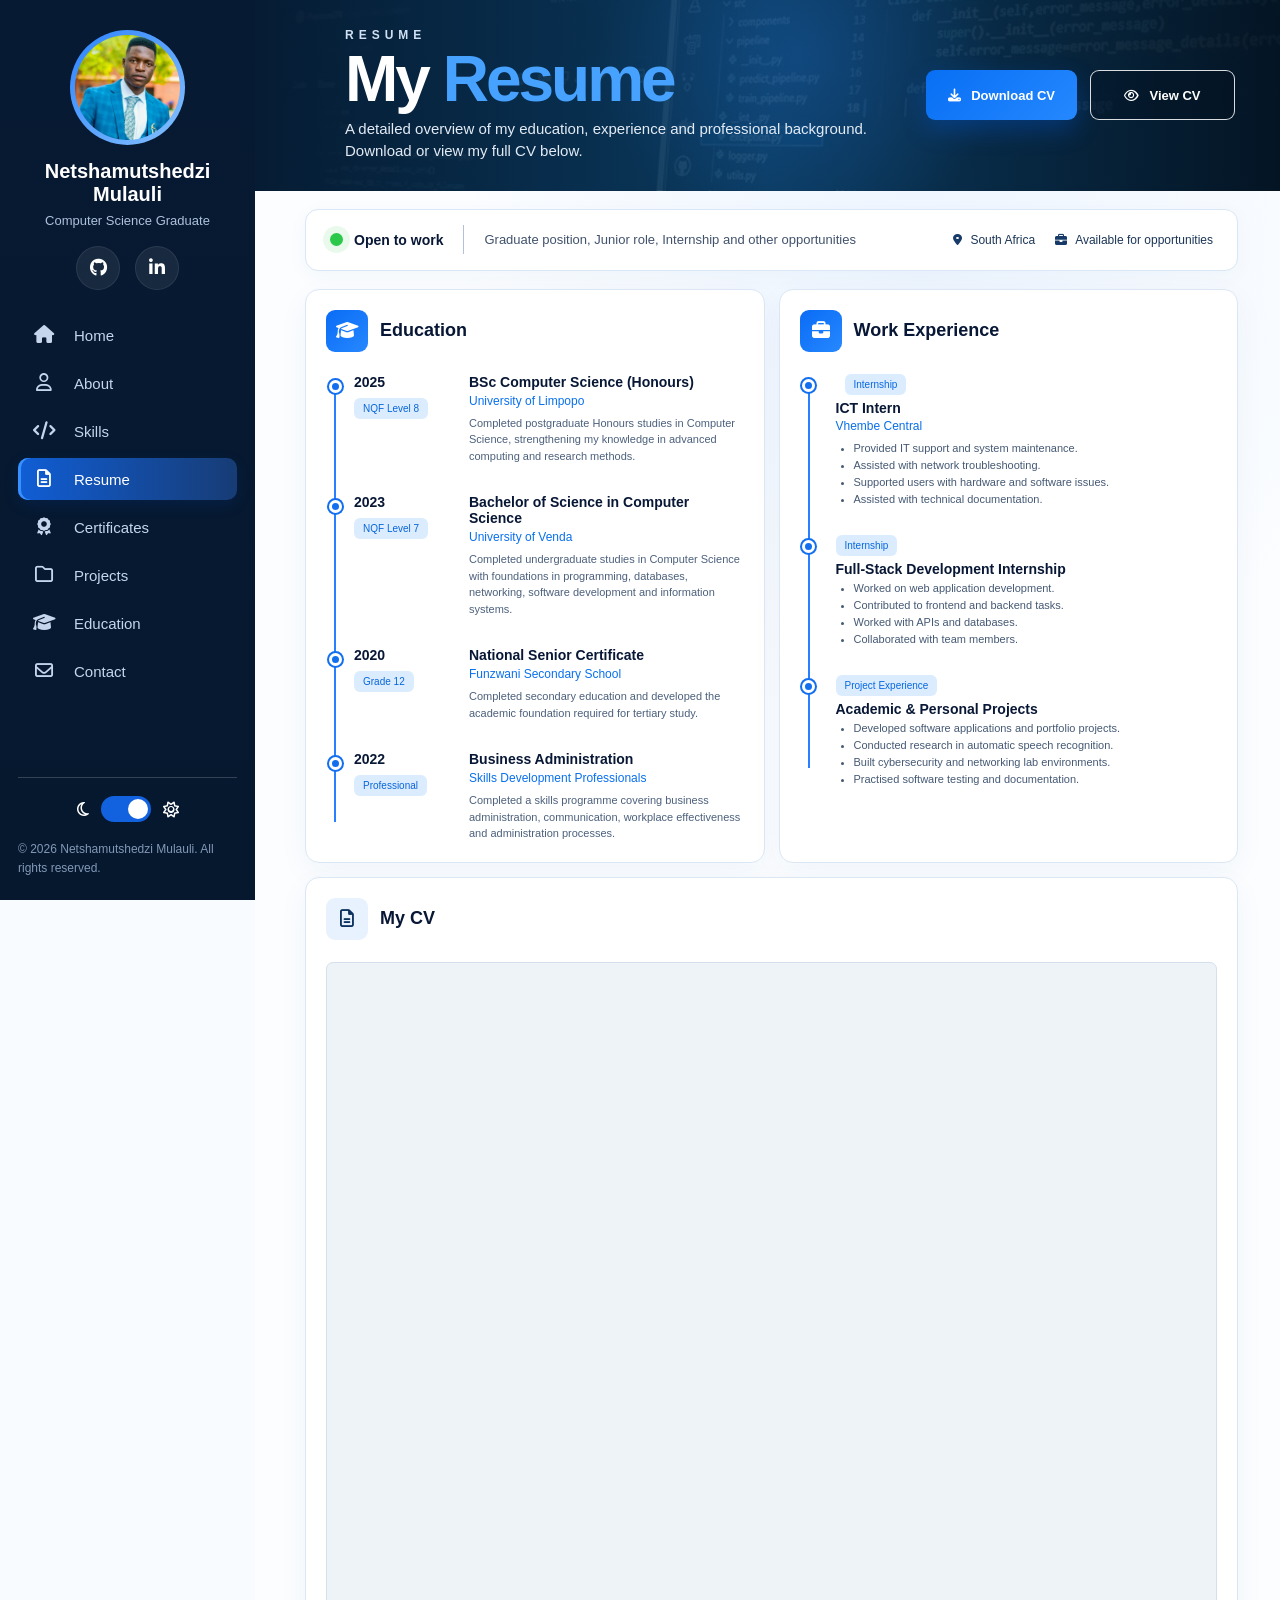
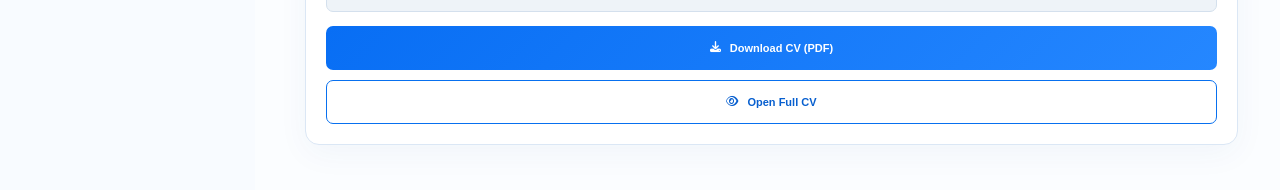
==== commit a28714ad: "Update resume.html" ====
--- a/resume.html
+++ b/resume.html
@@ -332,7 +332,7 @@
 
 
             <a
-                href="assets/documents/Netshamutshedzi_Mulauli_CV.pdf"
+                href="Netshamutshedzi_Mulauli_CV.pdf"
                 target="_blank"
                 rel="noopener noreferrer"
                 class="resume-hero-btn outline"
@@ -862,7 +862,7 @@
 
 
                 <iframe
-                    src="assets/documents/Netshamutshedzi_Mulauli_CV.pdf#toolbar=0&navpanes=0&scrollbar=0"
+                    src="Netshamutshedzi_Mulauli_CV.pdf#toolbar=0&navpanes=0&scrollbar=0"
                     title="Netshamutshedzi Mulauli CV"
                 ></iframe>
 
@@ -875,7 +875,7 @@
 
 
                 <a
-                    href="assets/documents/Netshamutshedzi_Mulauli_CV.pdf"
+                    href="Netshamutshedzi_Mulauli_CV.pdf"
                     download
                     class="modern-cv-download"
                 >
@@ -888,7 +888,7 @@
 
 
                 <a
-                    href="assets/documents/Netshamutshedzi_Mulauli_CV.pdf"
+                    href="Netshamutshedzi_Mulauli_CV.pdf"
                     target="_blank"
                     rel="noopener noreferrer"
                     class="modern-cv-view"
